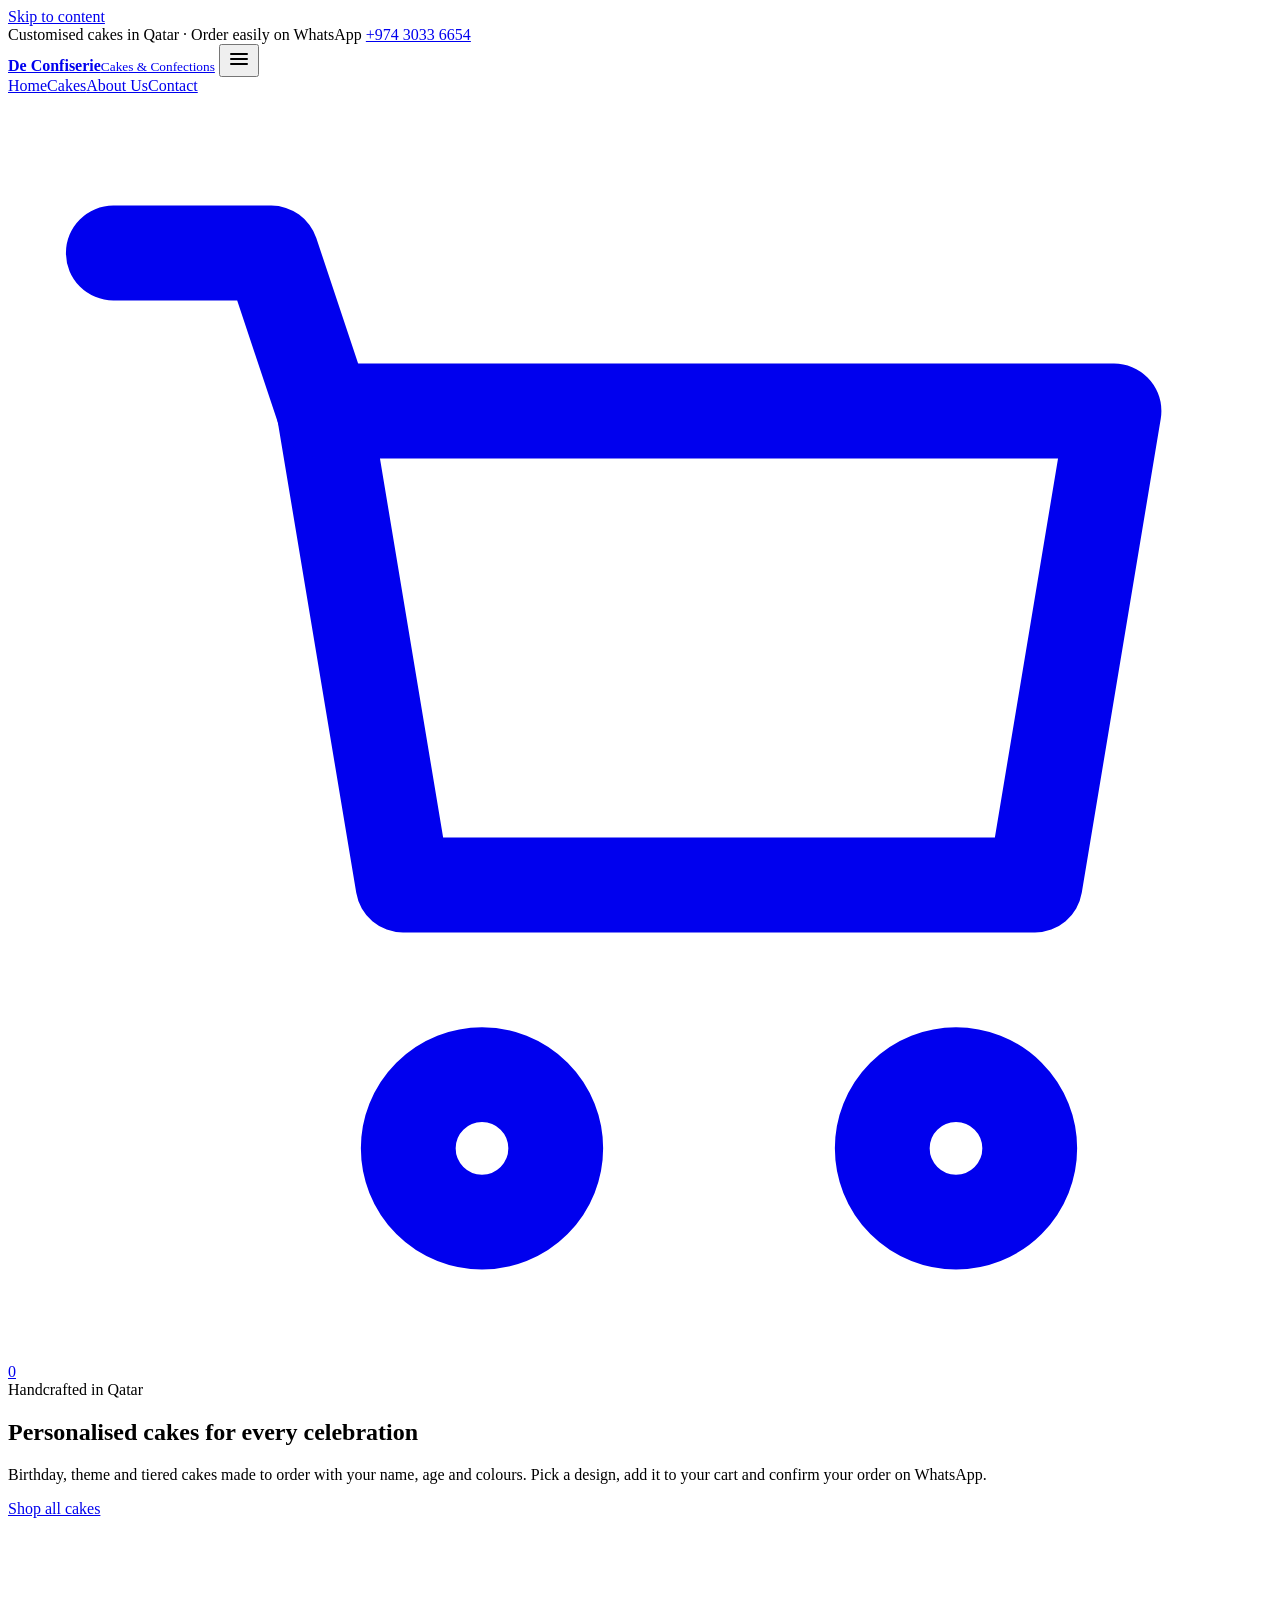
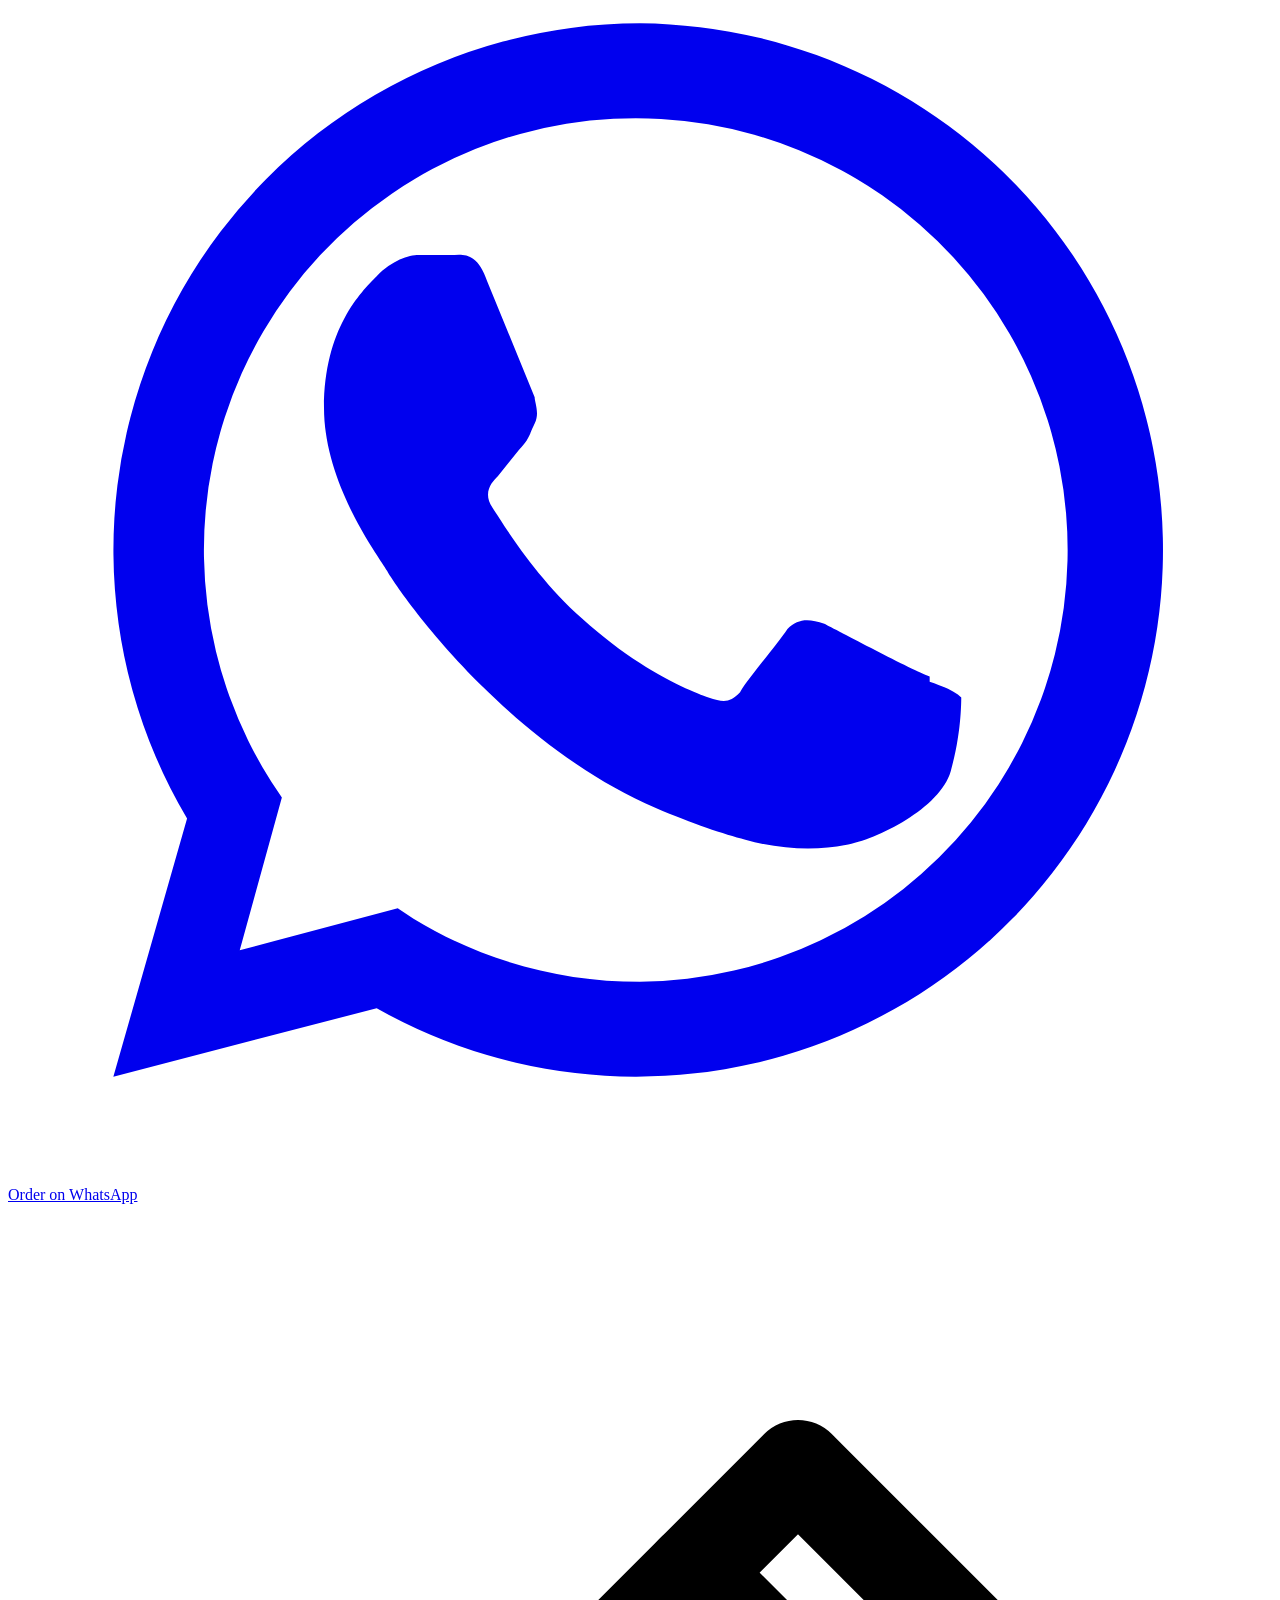
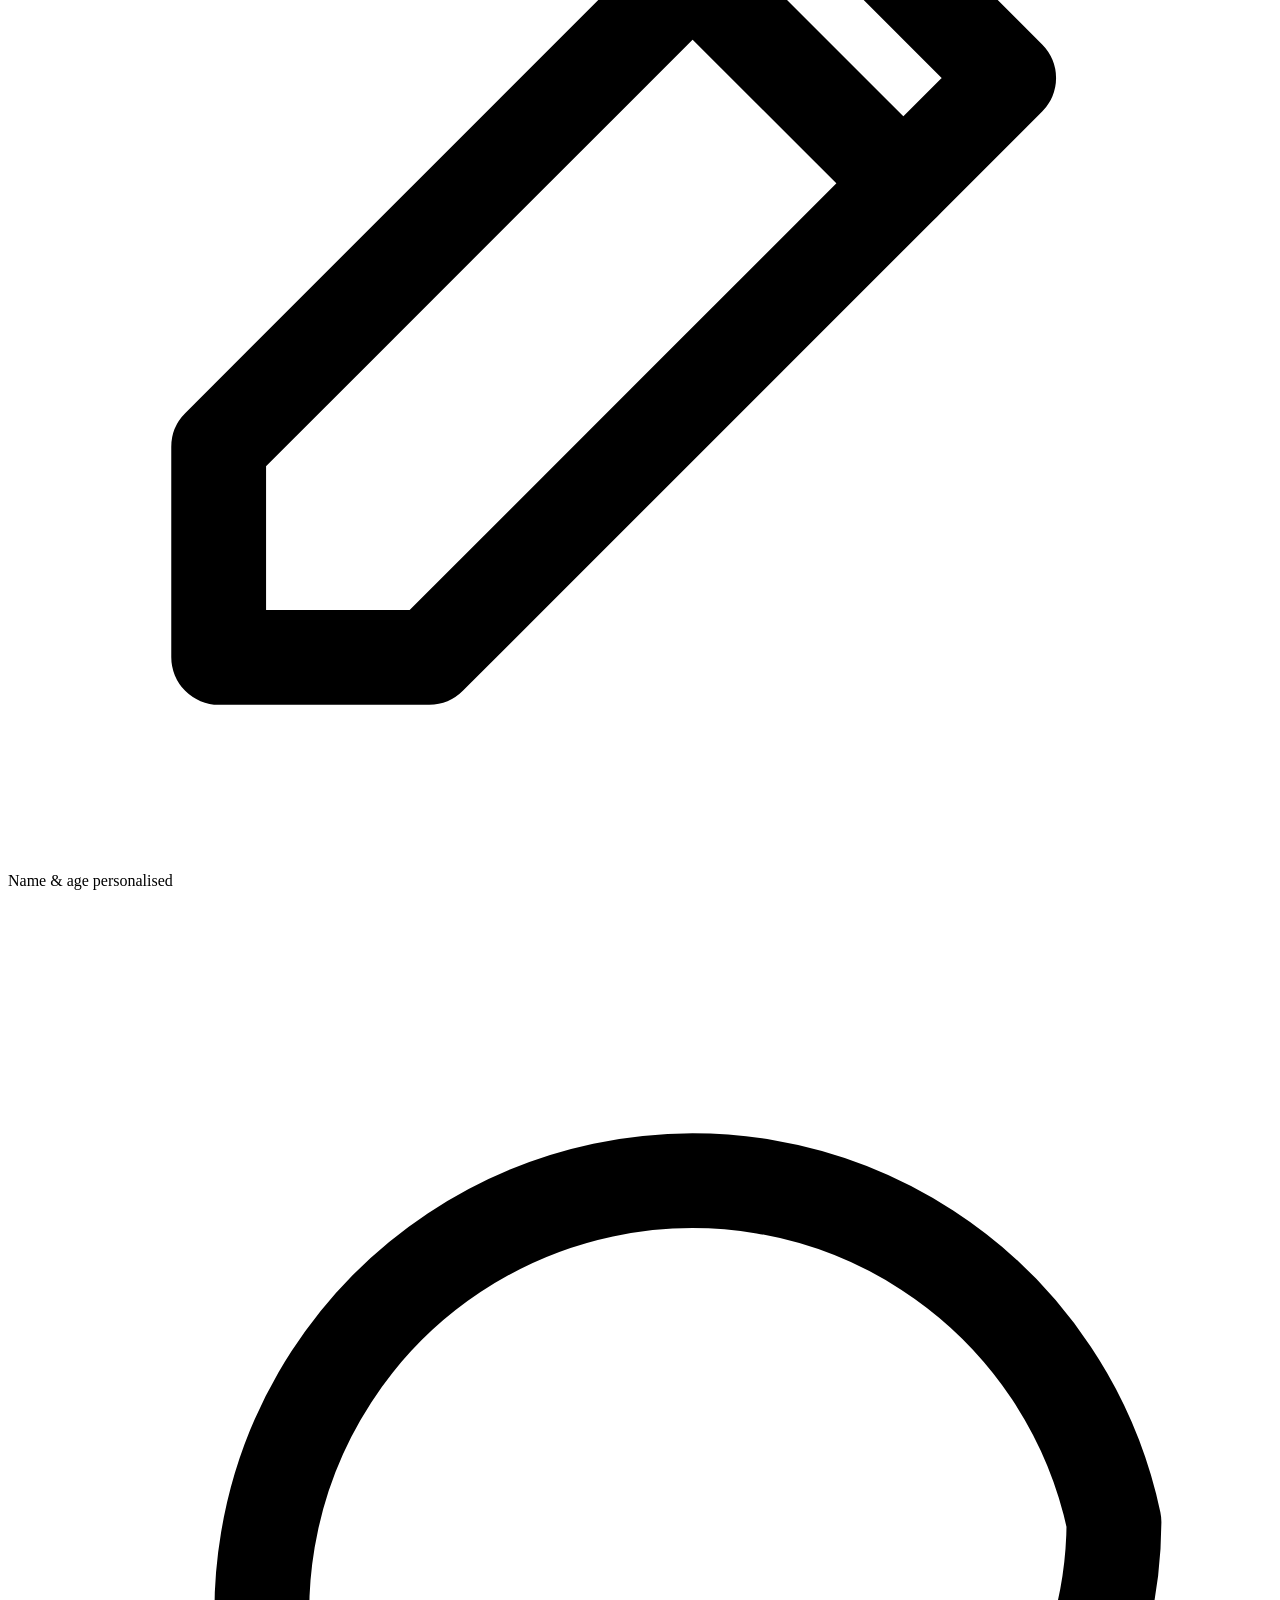
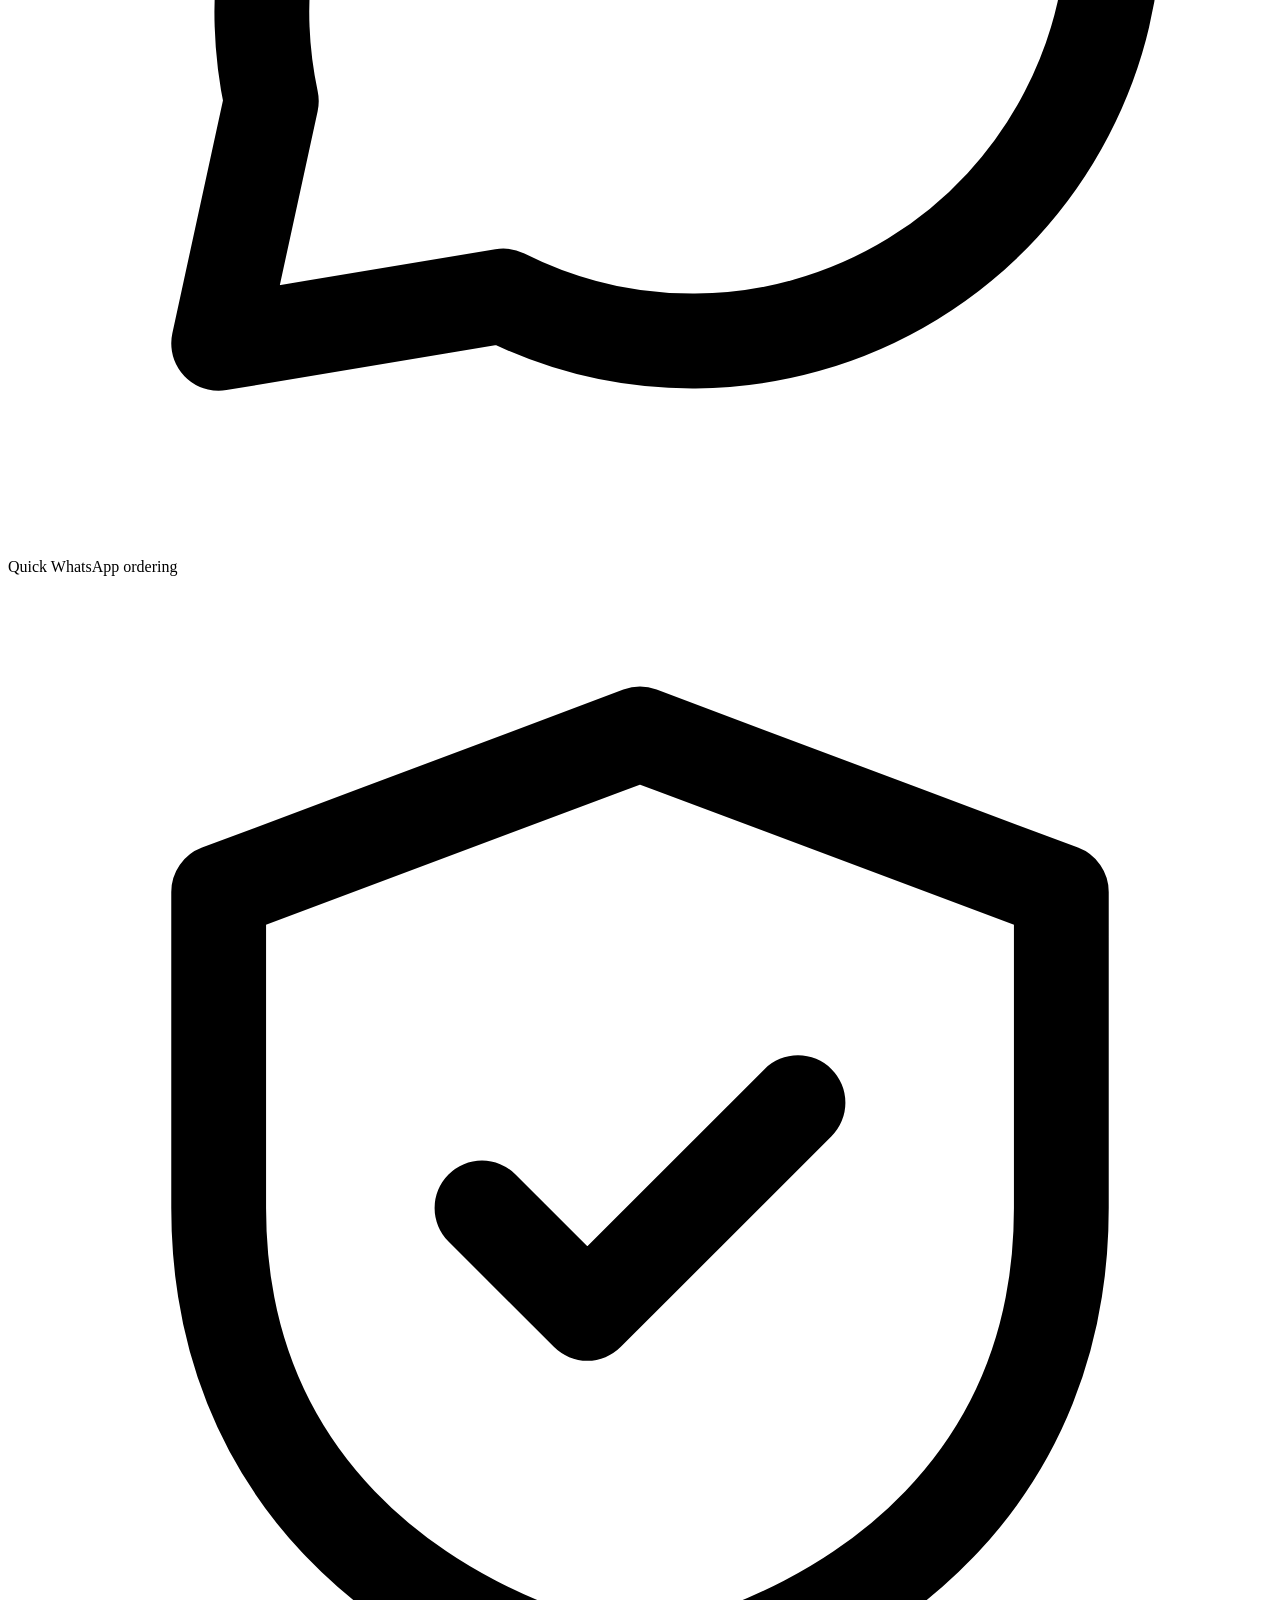
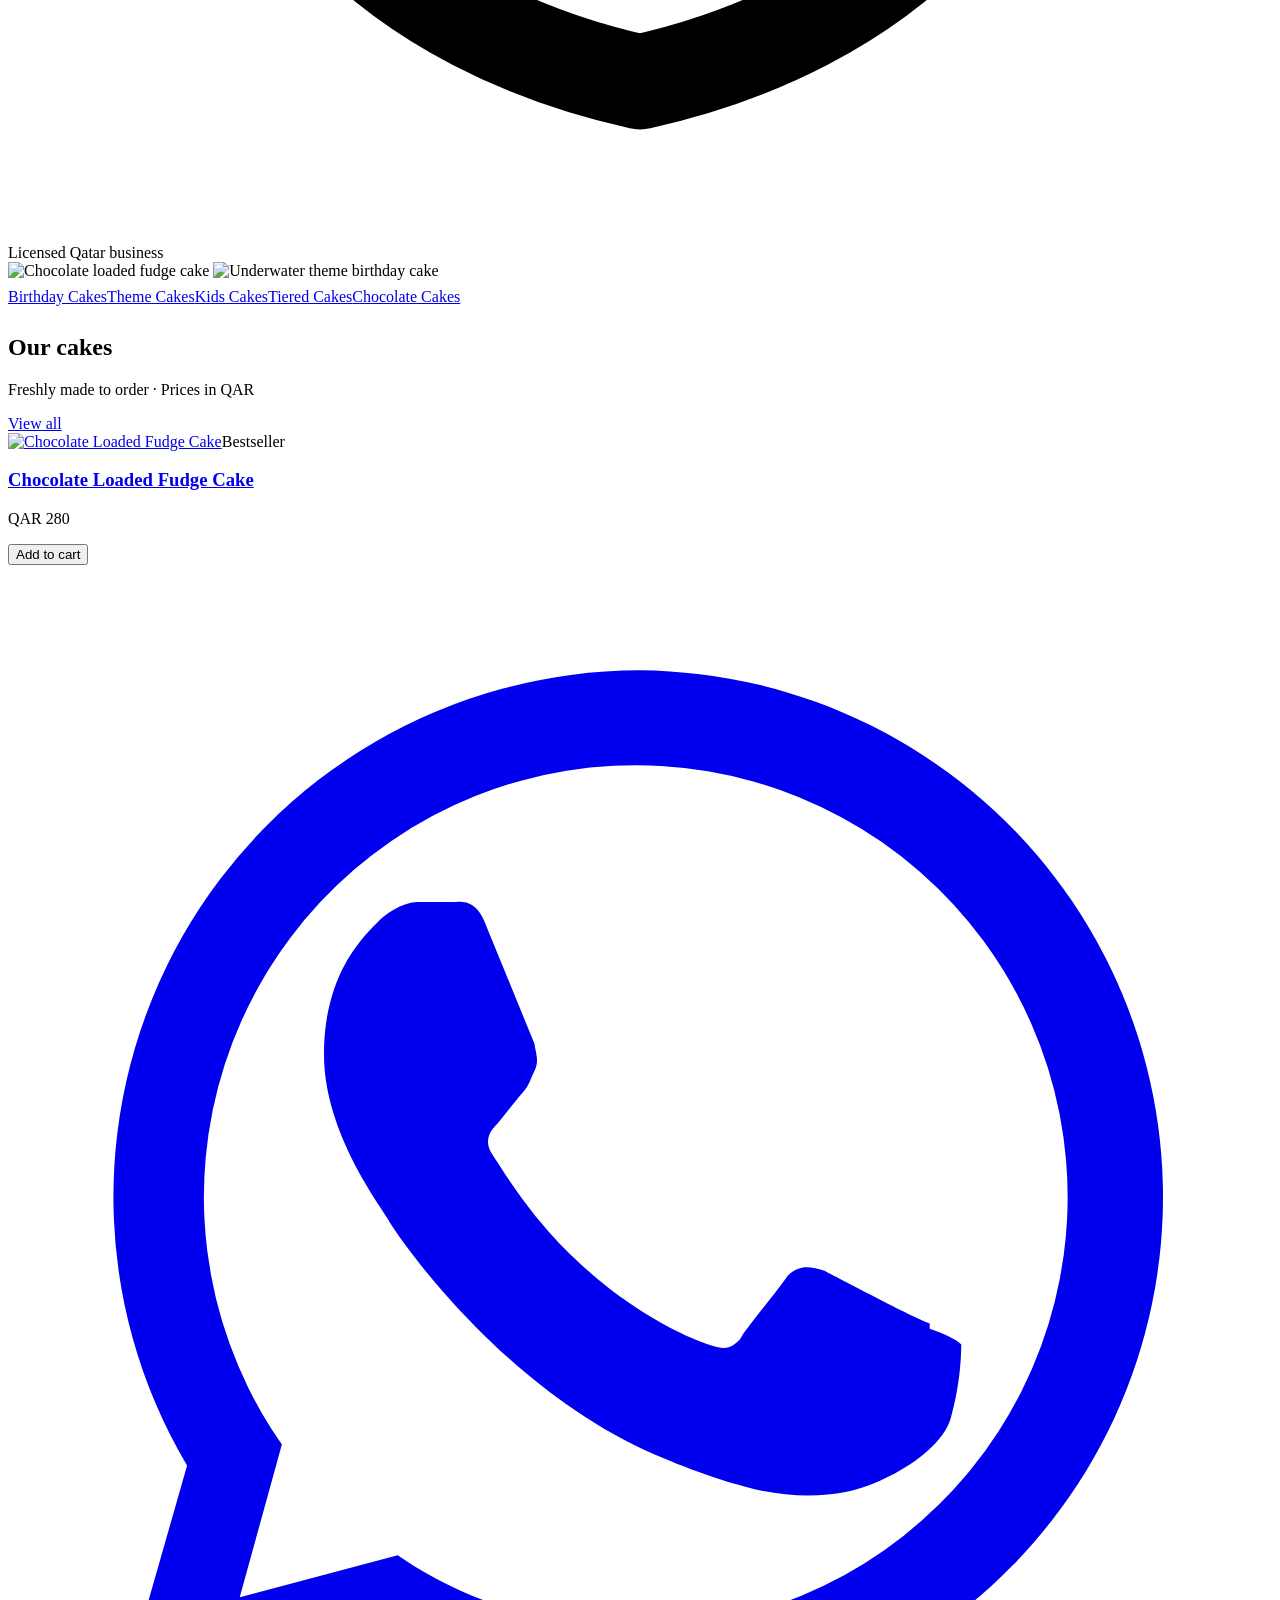
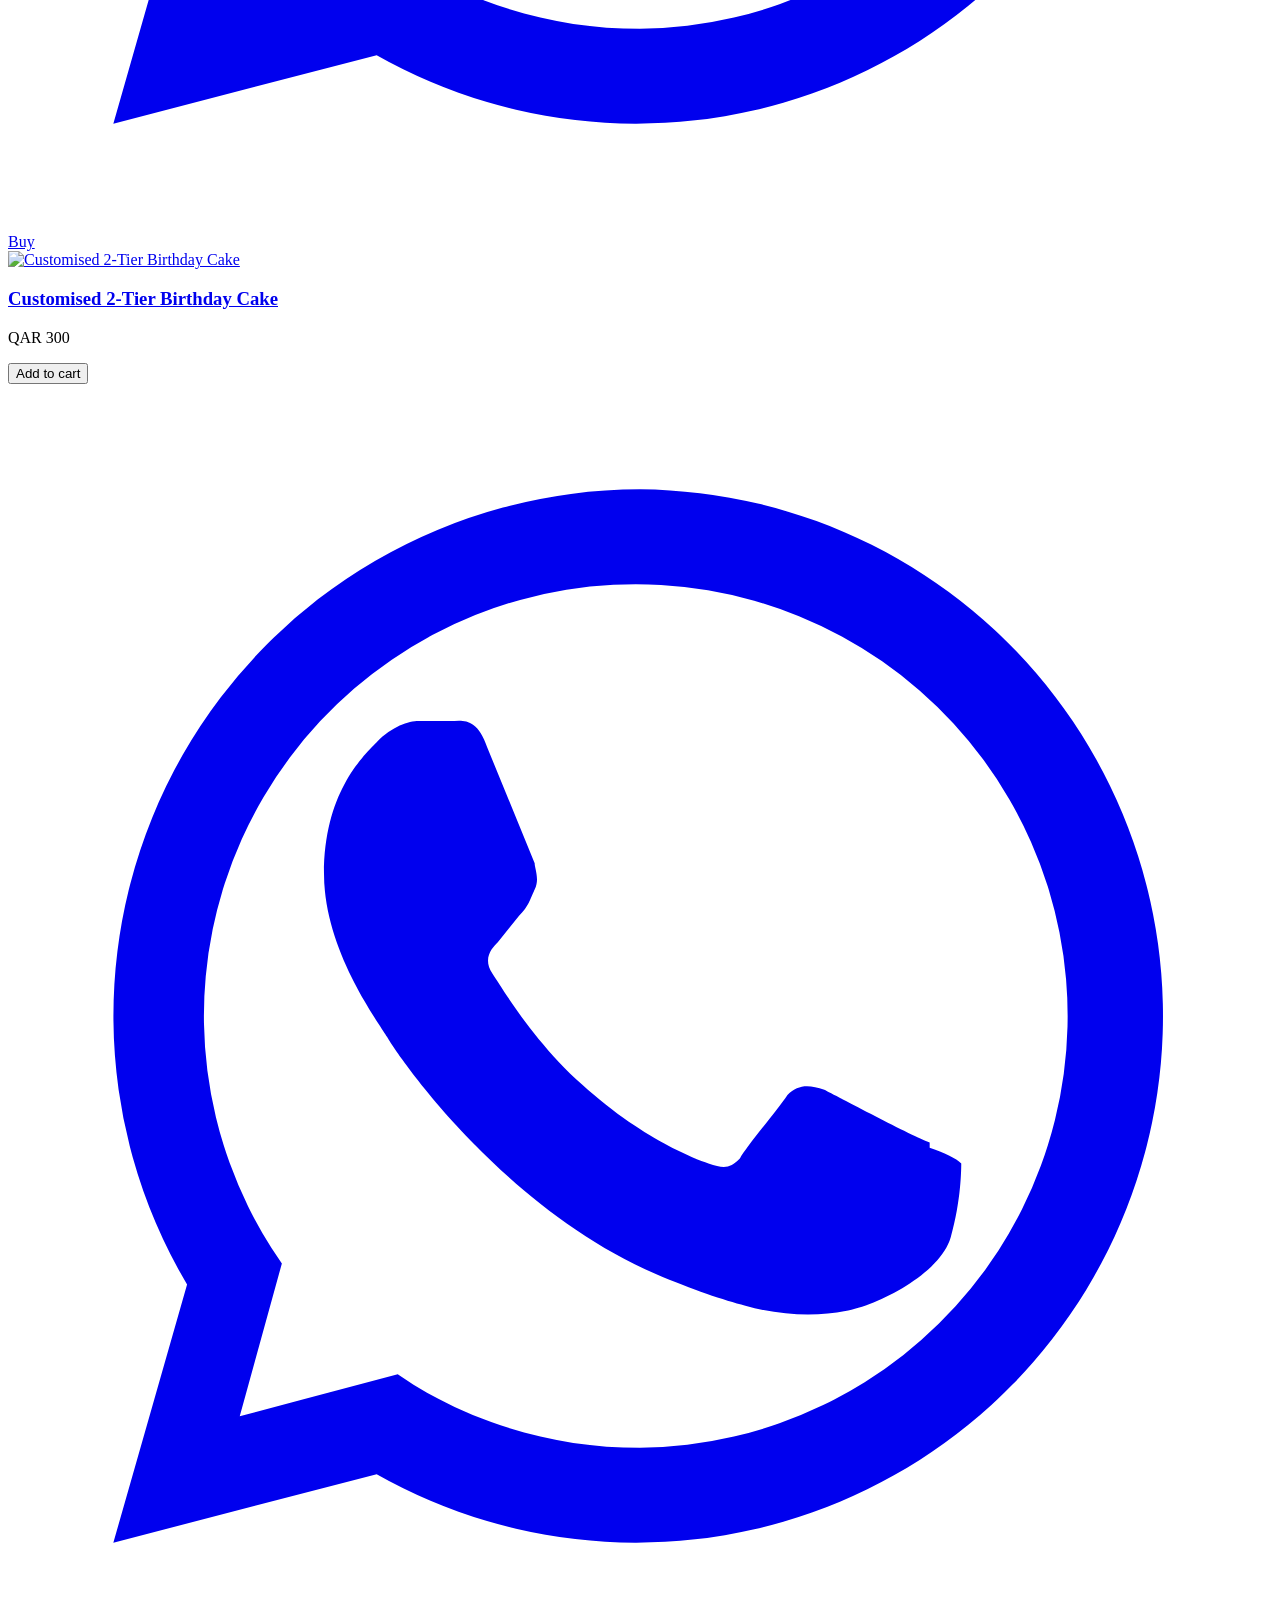
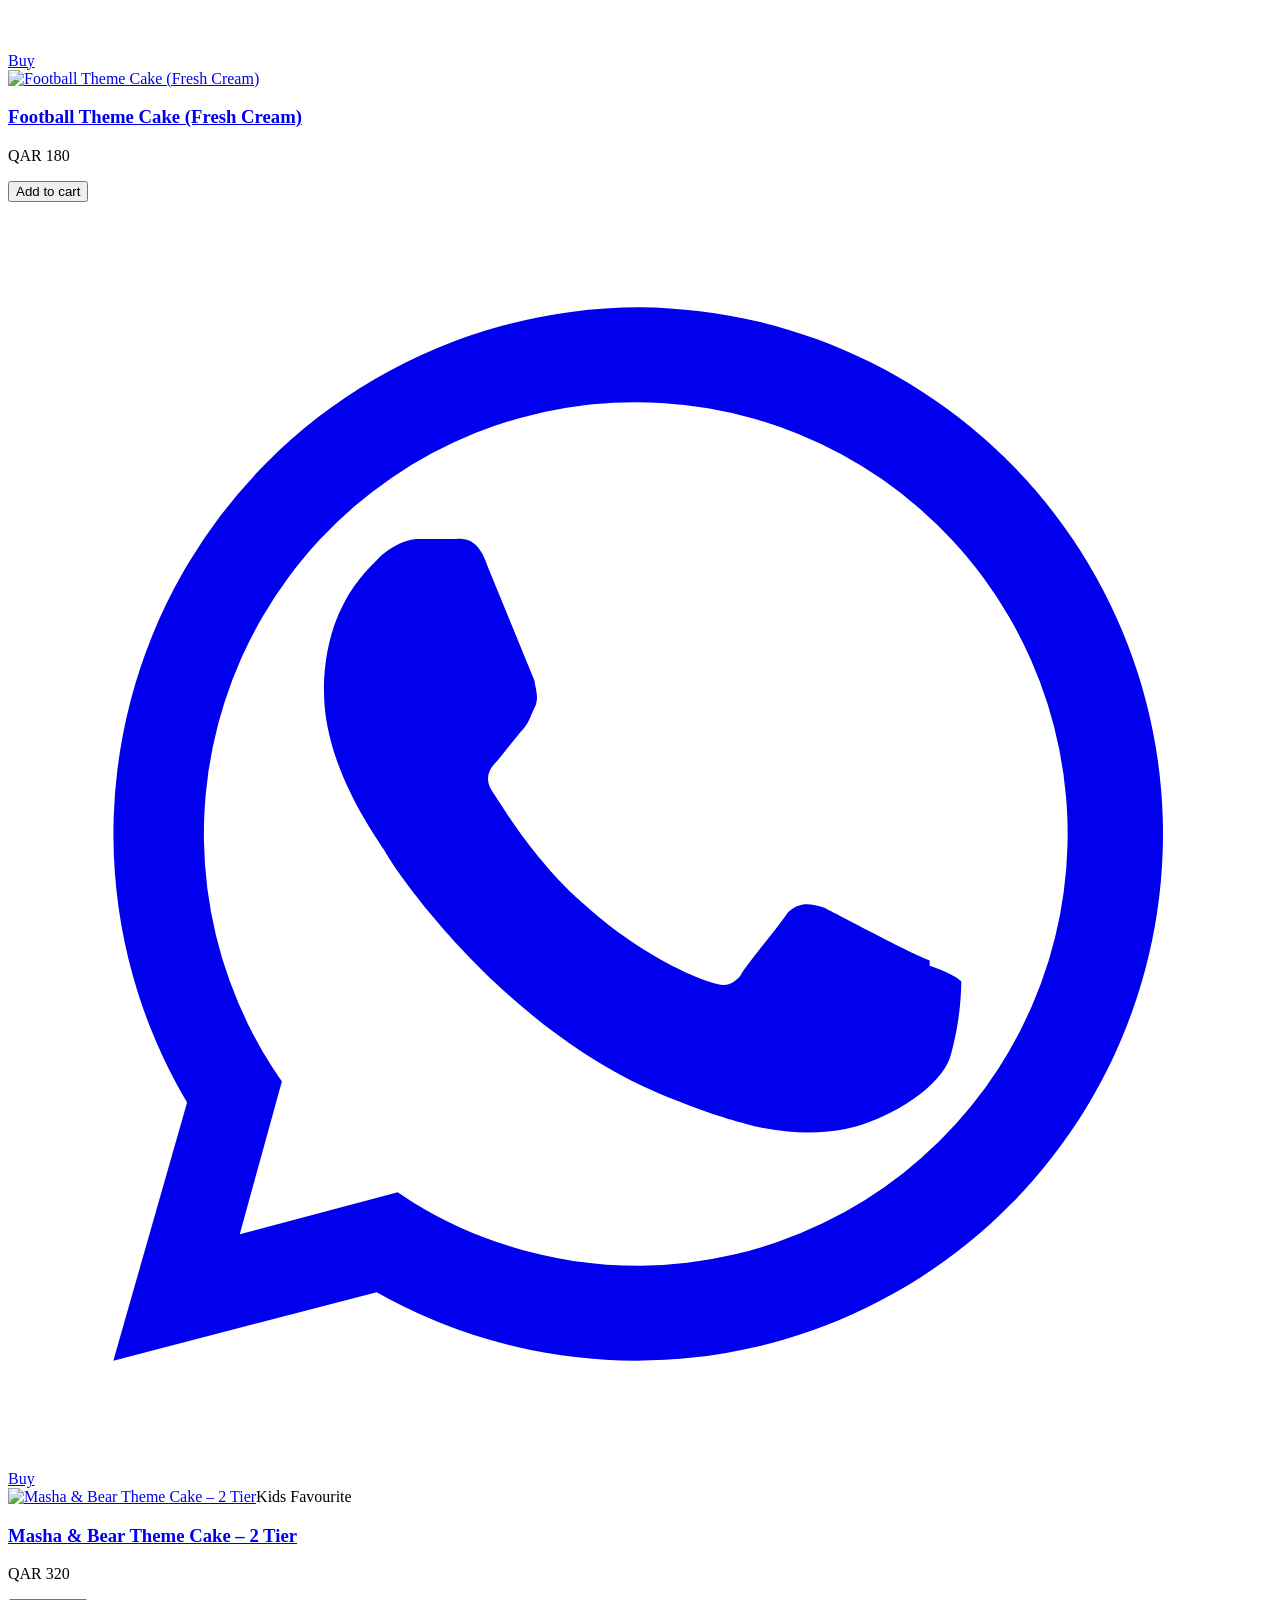
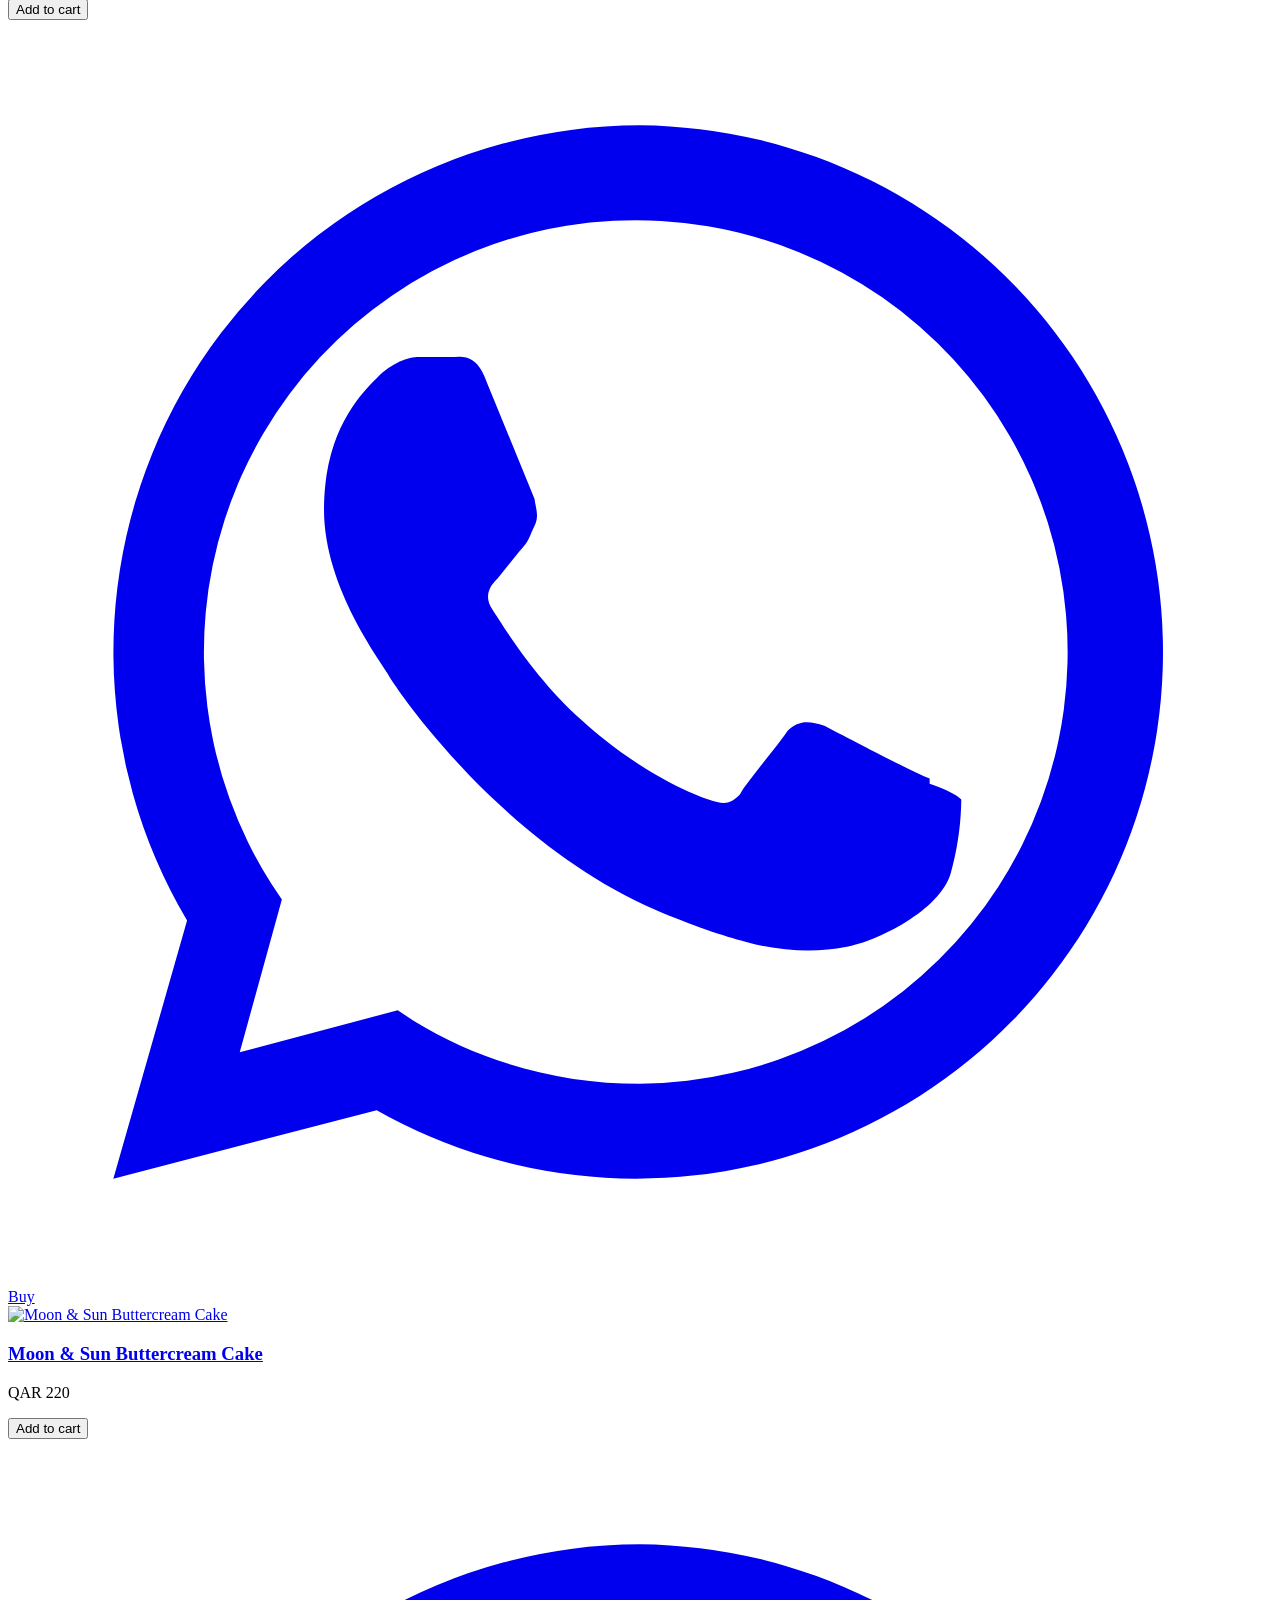
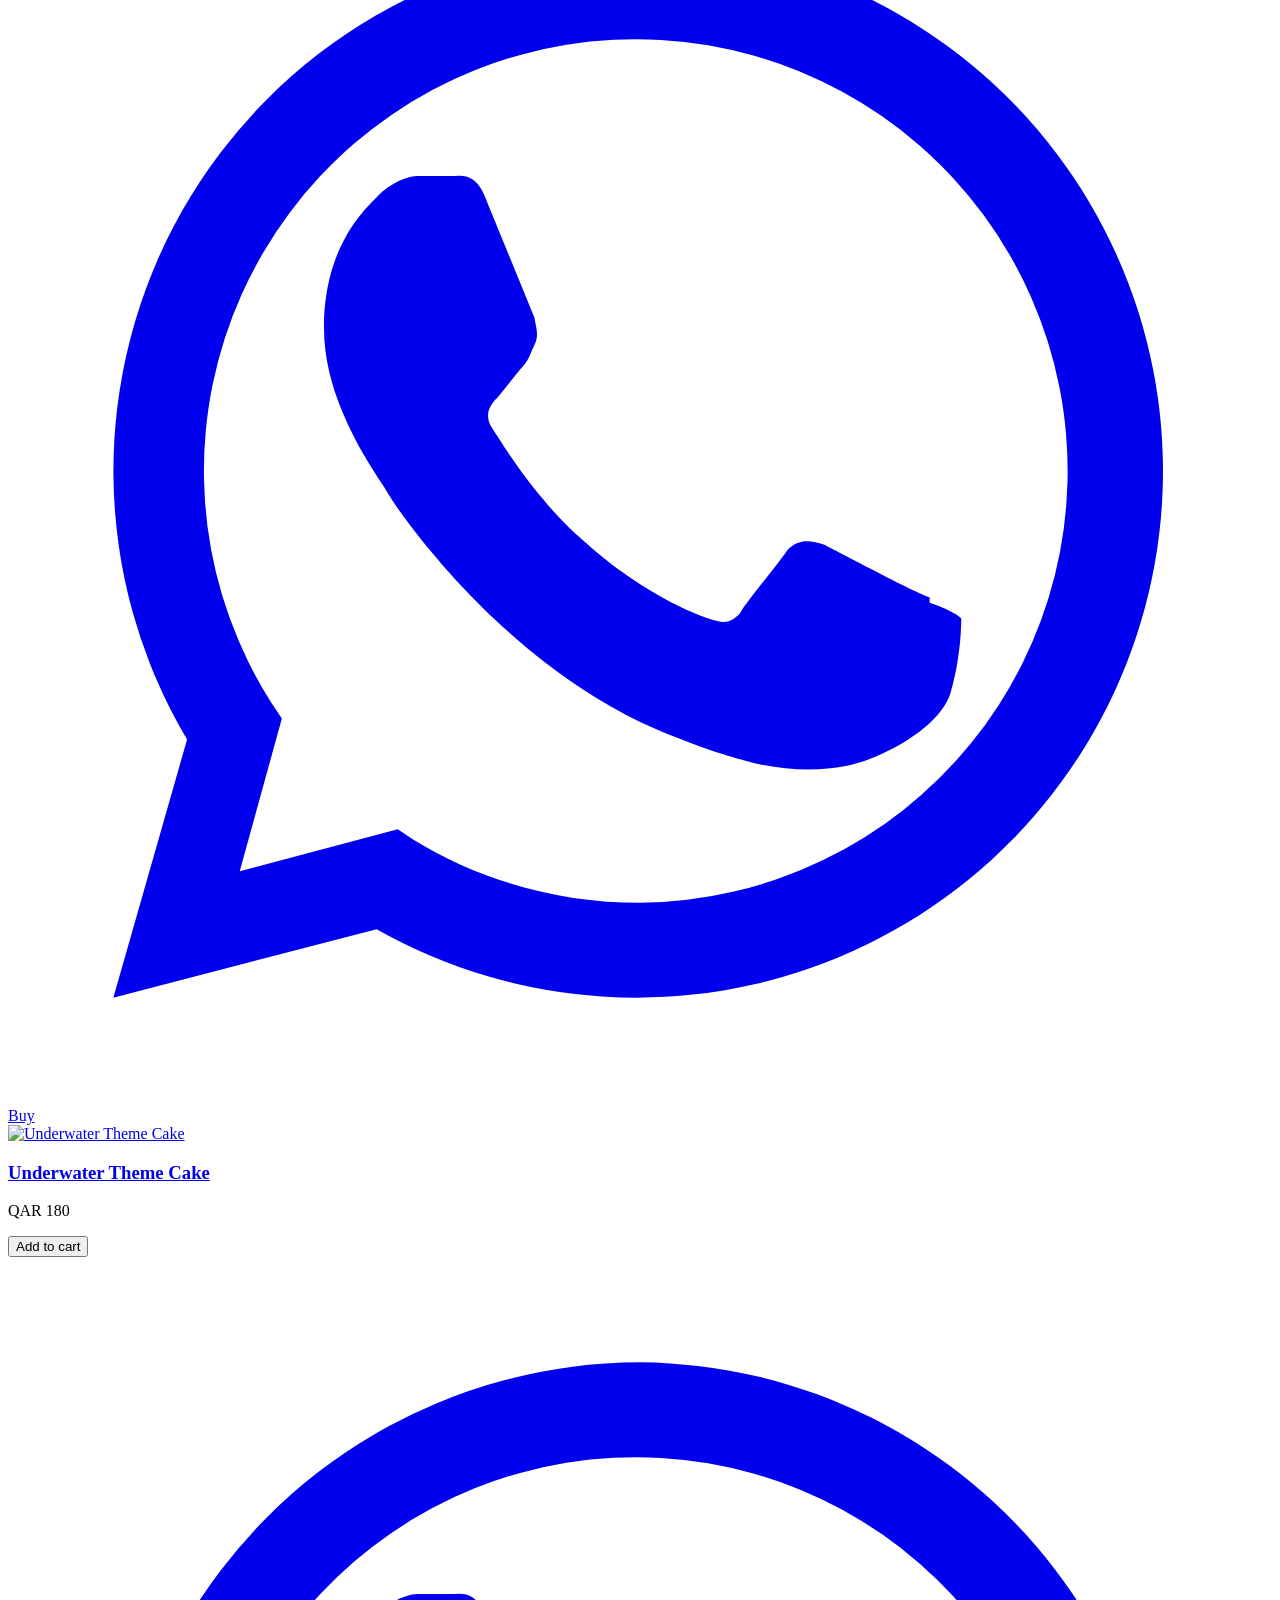
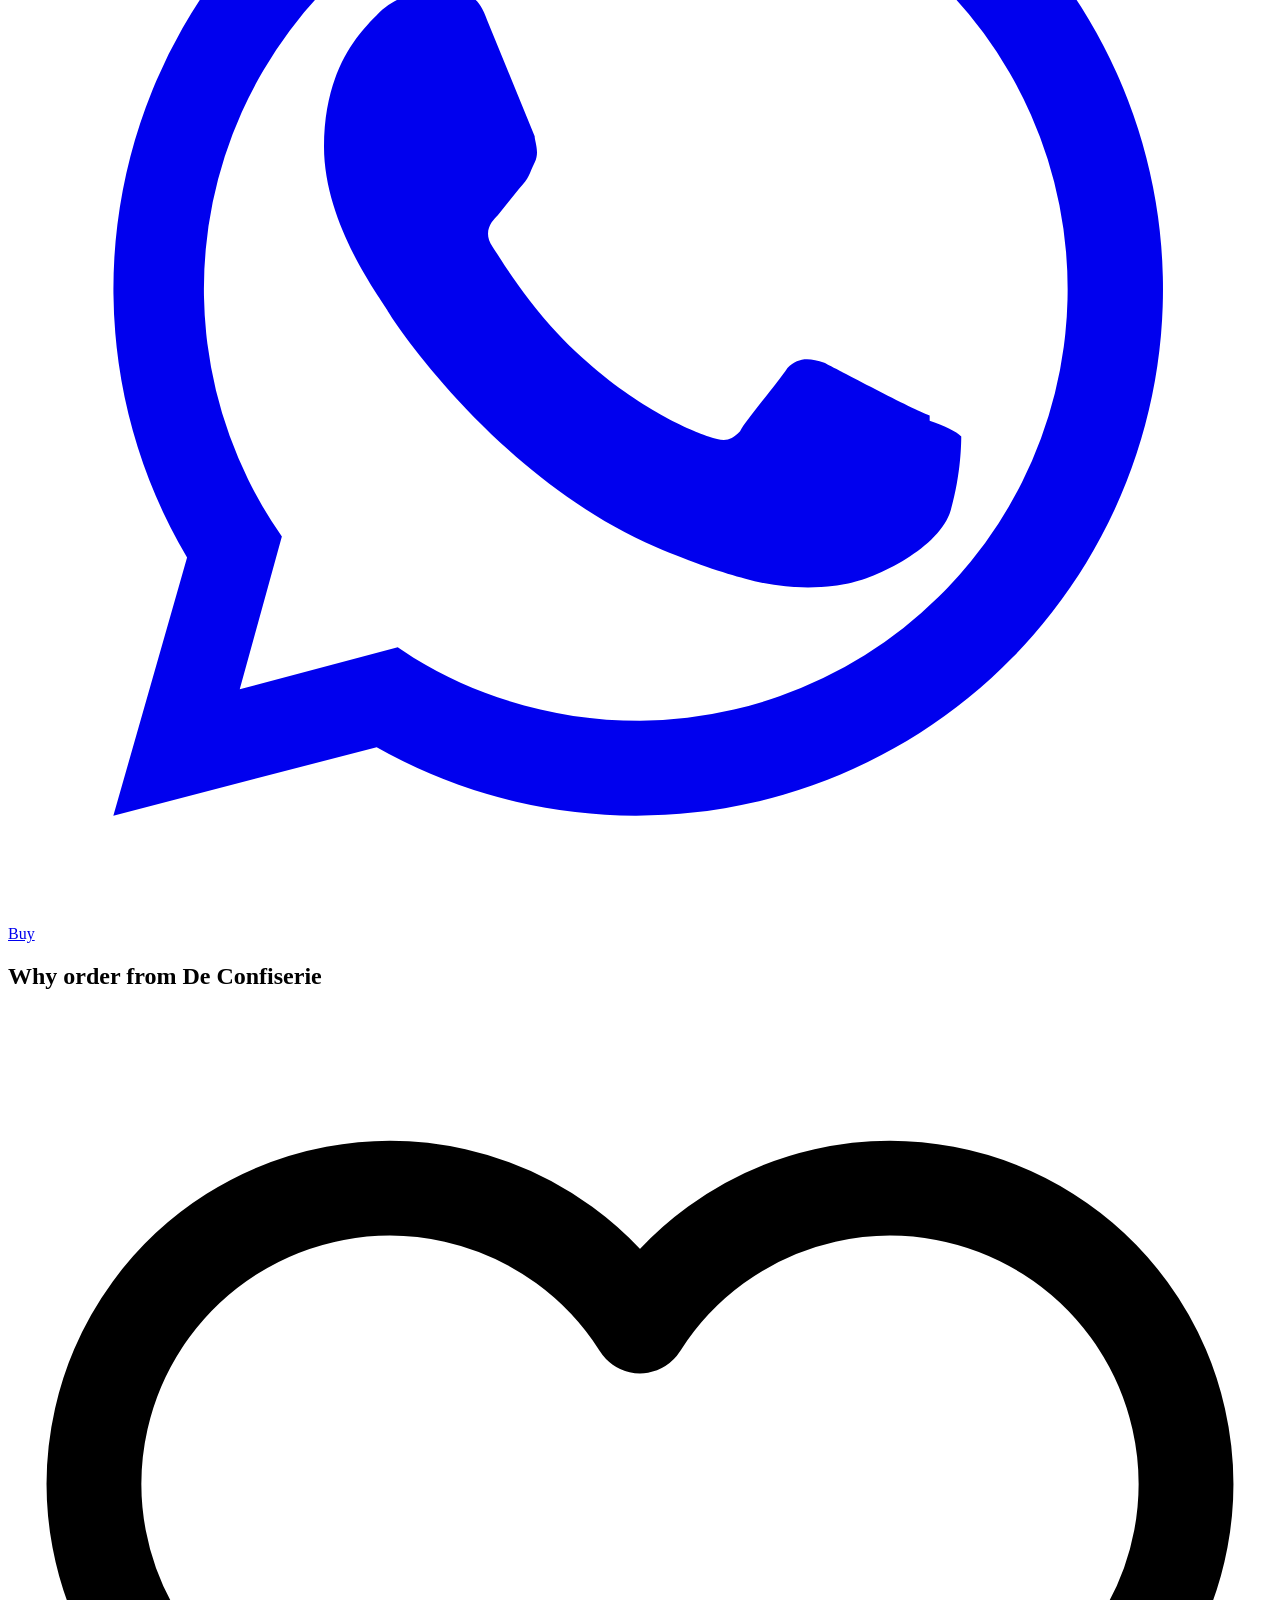
==== index.html @ ee750e94 "Add website pages" ====
<!doctype html>
<html lang="en">
<head>
<meta charset="utf-8">
<meta name="viewport" content="width=device-width,initial-scale=1">
<title>De Confiserie | Birthday &amp; Theme Cakes in Qatar – Order on WhatsApp</title>
<meta name="description" content="Order personalised birthday, kids theme and tiered cakes online in Qatar from De Confiserie. Prices from QAR 180. Quick ordering on WhatsApp +974 3033 6654.">
<meta name="robots" content="index,follow">
<link rel="canonical" href="https://deconfiserie.qa/">
<meta name="theme-color" content="#5A2E1F">
<meta property="og:type" content="website">
<meta property="og:site_name" content="De Confiserie">
<meta property="og:title" content="De Confiserie | Birthday &amp; Theme Cakes in Qatar – Order on WhatsApp">
<meta property="og:description" content="Order personalised birthday, kids theme and tiered cakes online in Qatar from De Confiserie. Prices from QAR 180. Quick ordering on WhatsApp +974 3033 6654.">
<meta property="og:url" content="https://deconfiserie.qa/">
<meta property="og:image" content="https://deconfiserie.qa/images/og-image.jpg">
<meta property="og:locale" content="en_QA">
<meta name="twitter:card" content="summary_large_image">
<link rel="icon" href="favicon.svg" type="image/svg+xml">
<link rel="manifest" href="site.webmanifest">
<link rel="preconnect" href="https://fonts.googleapis.com">
<link rel="preconnect" href="https://fonts.gstatic.com" crossorigin>
<link rel="stylesheet" href="https://fonts.googleapis.com/css2?family=Fraunces:opsz,wght@9..144,600&display=swap">
<link rel="stylesheet" href="assets/css/style.css?v=1">
<link rel="preload" as="image" href="images/thumb/chocolate-loaded-fudge-cake.webp" type="image/webp">
</head>
<body data-page="home">
<a class="sr-only" href="#main">Skip to content</a>
<div class="strip">Customised cakes in Qatar · Order easily on WhatsApp <a href="https://wa.me/97430336654" target="_blank" rel="noopener">+974 3033 6654</a></div>
<header class="header"><div class="container">
<a class="logo" href="index.html" aria-label="De Confiserie home"><b>De Confiserie</b><small>Cakes &amp; Confections</small></a>
<button class="menu-btn" aria-label="Menu" aria-expanded="false"><svg width="24" height="24" viewBox="0 0 24 24" fill="none" stroke="currentColor" stroke-width="2" stroke-linecap="round"><path d="M4 7h16M4 12h16M4 17h16"/></svg></button>
<nav class="nav" aria-label="Main"><a href="index.html" aria-current=page>Home</a><a href="cakes.html">Cakes</a><a href="about.html">About Us</a><a href="contact.html">Contact</a></nav>
<a class="cart-btn" href="cart.html" aria-label="Cart"><svg viewBox="0 0 24 24" fill="none" stroke="currentColor" stroke-width="1.8" stroke-linecap="round" stroke-linejoin="round" aria-hidden="true"><path d="M6 6h15l-1.5 9h-12z"/><path d="M6 6 5 3H2"/><circle cx="9" cy="20" r="1.4"/><circle cx="18" cy="20" r="1.4"/></svg><span class="cart-count" data-n="0">0</span></a>
</div></header>
<main id="main">

<section class="hero"><div class="container">
<div>
<span class="eyebrow">Handcrafted in Qatar</span>
<h1>Personalised cakes for every celebration</h1>
<p class="lead">Birthday, theme and tiered cakes made to order with your name, age and colours. Pick a design, add it to your cart and confirm your order on WhatsApp.</p>
<div class="hero-cta"><a class="btn btn-primary" href="cakes.html">Shop all cakes</a><a class="btn btn-wa" href="https://wa.me/97430336654?text=Hello%20De%20Confiserie%2C%20I%20would%20like%20to%20order%20a%20customised%20cake." target="_blank" rel="noopener"><svg viewBox="0 0 24 24" fill="currentColor" aria-hidden="true"><path d="M17.5 14.4c-.3-.1-1.8-.9-2-1-.3-.1-.5-.1-.7.1-.2.3-.8 1-.9 1.2-.2.2-.3.2-.6.1-.3-.1-1.3-.5-2.4-1.5-.9-.8-1.5-1.8-1.7-2.1-.2-.3 0-.5.1-.6l.4-.5c.2-.2.2-.3.3-.5.1-.2 0-.4 0-.5l-.9-2.2c-.2-.6-.5-.5-.7-.5h-.6c-.2 0-.5.1-.8.4-.3.3-1 1-1 2.5s1.1 2.9 1.2 3.1c.1.2 2.1 3.2 5.1 4.5.7.3 1.3.5 1.7.6.7.2 1.4.2 1.9.1.6-.1 1.8-.7 2-1.4.2-.7.2-1.3.2-1.4-.1-.1-.3-.2-.6-.3zM12 2a10 10 0 0 0-8.6 15.1L2 22l5-1.3A10 10 0 1 0 12 2zm0 18.2c-1.5 0-3-.4-4.3-1.2l-.3-.2-3 .8.8-2.9-.2-.3A8.2 8.2 0 1 1 12 20.2z"/></svg>Order on WhatsApp</a></div>
<div class="trust"><span><svg viewBox="0 0 24 24" fill="none" stroke="currentColor" stroke-width="1.8" stroke-linecap="round" stroke-linejoin="round" aria-hidden="true"><path d="M4 20h4L19 9l-4-4L4 16z"/><path d="m13 7 4 4"/></svg>Name &amp; age personalised</span><span><svg viewBox="0 0 24 24" fill="none" stroke="currentColor" stroke-width="1.8" stroke-linecap="round" stroke-linejoin="round" aria-hidden="true"><path d="M21 12a8 8 0 0 1-11.6 7.1L4 20l1-4.6A8 8 0 1 1 21 12z"/></svg>Quick WhatsApp ordering</span><span><svg viewBox="0 0 24 24" fill="none" stroke="currentColor" stroke-width="1.8" stroke-linecap="round" stroke-linejoin="round" aria-hidden="true"><path d="M12 3 4 6v6c0 5 3.5 8 8 9 4.5-1 8-4 8-9V6z"/><path d="m9 12 2 2 4-4"/></svg>Licensed Qatar business</span></div>
</div>
<div class="hero-art">
<img src="images/thumb/chocolate-loaded-fudge-cake.webp" alt="Chocolate loaded fudge cake" width="480" height="600" fetchpriority="high">
<img src="images/thumb/underwater-theme-cake.webp" alt="Underwater theme birthday cake" width="480" height="600">
</div>
</div></section>

<section class="section" style="padding-top:8px"><div class="container">
<div class="chips" aria-label="Shop by category">
<a class="chip" href="cakes.html?cat=Birthday%20Cakes">Birthday Cakes</a><a class="chip" href="cakes.html?cat=Theme%20Cakes">Theme Cakes</a><a class="chip" href="cakes.html?cat=Kids%20Cakes">Kids Cakes</a><a class="chip" href="cakes.html?cat=Tiered%20Cakes">Tiered Cakes</a><a class="chip" href="cakes.html?cat=Chocolate%20Cakes">Chocolate Cakes</a>
</div></div></section>

<section class="section" style="padding-top:8px"><div class="container">
<div class="section-head"><div><h2>Our cakes</h2><p>Freshly made to order · Prices in QAR</p></div><a class="btn btn-outline btn-sm" href="cakes.html">View all</a></div>
<div class="grid" id="featured"><article class="card"><a class="card-img" href="product.html?id=chocolate-loaded-fudge-cake"><img src="images/thumb/chocolate-loaded-fudge-cake.webp" alt="Chocolate Loaded Fudge Cake" width="480" height="600" loading="lazy" decoding="async"></a><span class="badge">Bestseller</span><div class="card-body"><h3 class="card-title"><a href="product.html?id=chocolate-loaded-fudge-cake">Chocolate Loaded Fudge Cake</a></h3><p class="price">QAR 280</p><div class="card-actions"><button type="button" class="btn btn-outline" data-add="chocolate-loaded-fudge-cake">Add to cart</button><a class="btn btn-wa" href="https://wa.me/97430336654?text=Hello%20De%20Confiserie%2C%20I%20would%20like%20to%20order%3A%0A%2AChocolate%20Loaded%20Fudge%20Cake%2A%20%E2%80%93%20QAR%20280%0Ahttps%3A//deconfiserie.qa/product.html%3Fid%3Dchocolate-loaded-fudge-cake%0A%0AName%20/%20message%20on%20cake%3A%20%0ADelivery%20date%3A%20%0ADelivery%20area%3A%20" target="_blank" rel="noopener" aria-label="Buy Chocolate Loaded Fudge Cake on WhatsApp"><svg viewBox="0 0 24 24" fill="currentColor" aria-hidden="true"><path d="M17.5 14.4c-.3-.1-1.8-.9-2-1-.3-.1-.5-.1-.7.1-.2.3-.8 1-.9 1.2-.2.2-.3.2-.6.1-.3-.1-1.3-.5-2.4-1.5-.9-.8-1.5-1.8-1.7-2.1-.2-.3 0-.5.1-.6l.4-.5c.2-.2.2-.3.3-.5.1-.2 0-.4 0-.5l-.9-2.2c-.2-.6-.5-.5-.7-.5h-.6c-.2 0-.5.1-.8.4-.3.3-1 1-1 2.5s1.1 2.9 1.2 3.1c.1.2 2.1 3.2 5.1 4.5.7.3 1.3.5 1.7.6.7.2 1.4.2 1.9.1.6-.1 1.8-.7 2-1.4.2-.7.2-1.3.2-1.4-.1-.1-.3-.2-.6-.3zM12 2a10 10 0 0 0-8.6 15.1L2 22l5-1.3A10 10 0 1 0 12 2zm0 18.2c-1.5 0-3-.4-4.3-1.2l-.3-.2-3 .8.8-2.9-.2-.3A8.2 8.2 0 1 1 12 20.2z"/></svg>Buy</a></div></div></article><article class="card"><a class="card-img" href="product.html?id=customised-2-tier-birthday-cake"><img src="images/thumb/customised-2-tier-birthday-cake.webp" alt="Customised 2-Tier Birthday Cake" width="480" height="600" loading="lazy" decoding="async"></a><div class="card-body"><h3 class="card-title"><a href="product.html?id=customised-2-tier-birthday-cake">Customised 2-Tier Birthday Cake</a></h3><p class="price">QAR 300</p><div class="card-actions"><button type="button" class="btn btn-outline" data-add="customised-2-tier-birthday-cake">Add to cart</button><a class="btn btn-wa" href="https://wa.me/97430336654?text=Hello%20De%20Confiserie%2C%20I%20would%20like%20to%20order%3A%0A%2ACustomised%202-Tier%20Birthday%20Cake%2A%20%E2%80%93%20QAR%20300%0Ahttps%3A//deconfiserie.qa/product.html%3Fid%3Dcustomised-2-tier-birthday-cake%0A%0AName%20/%20message%20on%20cake%3A%20%0ADelivery%20date%3A%20%0ADelivery%20area%3A%20" target="_blank" rel="noopener" aria-label="Buy Customised 2-Tier Birthday Cake on WhatsApp"><svg viewBox="0 0 24 24" fill="currentColor" aria-hidden="true"><path d="M17.5 14.4c-.3-.1-1.8-.9-2-1-.3-.1-.5-.1-.7.1-.2.3-.8 1-.9 1.2-.2.2-.3.2-.6.1-.3-.1-1.3-.5-2.4-1.5-.9-.8-1.5-1.8-1.7-2.1-.2-.3 0-.5.1-.6l.4-.5c.2-.2.2-.3.3-.5.1-.2 0-.4 0-.5l-.9-2.2c-.2-.6-.5-.5-.7-.5h-.6c-.2 0-.5.1-.8.4-.3.3-1 1-1 2.5s1.1 2.9 1.2 3.1c.1.2 2.1 3.2 5.1 4.5.7.3 1.3.5 1.7.6.7.2 1.4.2 1.9.1.6-.1 1.8-.7 2-1.4.2-.7.2-1.3.2-1.4-.1-.1-.3-.2-.6-.3zM12 2a10 10 0 0 0-8.6 15.1L2 22l5-1.3A10 10 0 1 0 12 2zm0 18.2c-1.5 0-3-.4-4.3-1.2l-.3-.2-3 .8.8-2.9-.2-.3A8.2 8.2 0 1 1 12 20.2z"/></svg>Buy</a></div></div></article><article class="card"><a class="card-img" href="product.html?id=football-theme-cake"><img src="images/thumb/football-theme-cake.webp" alt="Football Theme Cake (Fresh Cream)" width="480" height="600" loading="lazy" decoding="async"></a><div class="card-body"><h3 class="card-title"><a href="product.html?id=football-theme-cake">Football Theme Cake (Fresh Cream)</a></h3><p class="price">QAR 180</p><div class="card-actions"><button type="button" class="btn btn-outline" data-add="football-theme-cake">Add to cart</button><a class="btn btn-wa" href="https://wa.me/97430336654?text=Hello%20De%20Confiserie%2C%20I%20would%20like%20to%20order%3A%0A%2AFootball%20Theme%20Cake%20%28Fresh%20Cream%29%2A%20%E2%80%93%20QAR%20180%0Ahttps%3A//deconfiserie.qa/product.html%3Fid%3Dfootball-theme-cake%0A%0AName%20/%20message%20on%20cake%3A%20%0ADelivery%20date%3A%20%0ADelivery%20area%3A%20" target="_blank" rel="noopener" aria-label="Buy Football Theme Cake (Fresh Cream) on WhatsApp"><svg viewBox="0 0 24 24" fill="currentColor" aria-hidden="true"><path d="M17.5 14.4c-.3-.1-1.8-.9-2-1-.3-.1-.5-.1-.7.1-.2.3-.8 1-.9 1.2-.2.2-.3.2-.6.1-.3-.1-1.3-.5-2.4-1.5-.9-.8-1.5-1.8-1.7-2.1-.2-.3 0-.5.1-.6l.4-.5c.2-.2.2-.3.3-.5.1-.2 0-.4 0-.5l-.9-2.2c-.2-.6-.5-.5-.7-.5h-.6c-.2 0-.5.1-.8.4-.3.3-1 1-1 2.5s1.1 2.9 1.2 3.1c.1.2 2.1 3.2 5.1 4.5.7.3 1.3.5 1.7.6.7.2 1.4.2 1.9.1.6-.1 1.8-.7 2-1.4.2-.7.2-1.3.2-1.4-.1-.1-.3-.2-.6-.3zM12 2a10 10 0 0 0-8.6 15.1L2 22l5-1.3A10 10 0 1 0 12 2zm0 18.2c-1.5 0-3-.4-4.3-1.2l-.3-.2-3 .8.8-2.9-.2-.3A8.2 8.2 0 1 1 12 20.2z"/></svg>Buy</a></div></div></article><article class="card"><a class="card-img" href="product.html?id=masha-bear-theme-cake-2-tier"><img src="images/thumb/masha-bear-theme-cake-2-tier.webp" alt="Masha &amp; Bear Theme Cake – 2 Tier" width="480" height="600" loading="lazy" decoding="async"></a><span class="badge">Kids Favourite</span><div class="card-body"><h3 class="card-title"><a href="product.html?id=masha-bear-theme-cake-2-tier">Masha &amp; Bear Theme Cake – 2 Tier</a></h3><p class="price">QAR 320</p><div class="card-actions"><button type="button" class="btn btn-outline" data-add="masha-bear-theme-cake-2-tier">Add to cart</button><a class="btn btn-wa" href="https://wa.me/97430336654?text=Hello%20De%20Confiserie%2C%20I%20would%20like%20to%20order%3A%0A%2AMasha%20%26%20Bear%20Theme%20Cake%20%E2%80%93%202%20Tier%2A%20%E2%80%93%20QAR%20320%0Ahttps%3A//deconfiserie.qa/product.html%3Fid%3Dmasha-bear-theme-cake-2-tier%0A%0AName%20/%20message%20on%20cake%3A%20%0ADelivery%20date%3A%20%0ADelivery%20area%3A%20" target="_blank" rel="noopener" aria-label="Buy Masha &amp; Bear Theme Cake – 2 Tier on WhatsApp"><svg viewBox="0 0 24 24" fill="currentColor" aria-hidden="true"><path d="M17.5 14.4c-.3-.1-1.8-.9-2-1-.3-.1-.5-.1-.7.1-.2.3-.8 1-.9 1.2-.2.2-.3.2-.6.1-.3-.1-1.3-.5-2.4-1.5-.9-.8-1.5-1.8-1.7-2.1-.2-.3 0-.5.1-.6l.4-.5c.2-.2.2-.3.3-.5.1-.2 0-.4 0-.5l-.9-2.2c-.2-.6-.5-.5-.7-.5h-.6c-.2 0-.5.1-.8.4-.3.3-1 1-1 2.5s1.1 2.9 1.2 3.1c.1.2 2.1 3.2 5.1 4.5.7.3 1.3.5 1.7.6.7.2 1.4.2 1.9.1.6-.1 1.8-.7 2-1.4.2-.7.2-1.3.2-1.4-.1-.1-.3-.2-.6-.3zM12 2a10 10 0 0 0-8.6 15.1L2 22l5-1.3A10 10 0 1 0 12 2zm0 18.2c-1.5 0-3-.4-4.3-1.2l-.3-.2-3 .8.8-2.9-.2-.3A8.2 8.2 0 1 1 12 20.2z"/></svg>Buy</a></div></div></article><article class="card"><a class="card-img" href="product.html?id=moon-sun-buttercream-cake"><img src="images/thumb/moon-sun-buttercream-cake.webp" alt="Moon &amp; Sun Buttercream Cake" width="480" height="600" loading="lazy" decoding="async"></a><div class="card-body"><h3 class="card-title"><a href="product.html?id=moon-sun-buttercream-cake">Moon &amp; Sun Buttercream Cake</a></h3><p class="price">QAR 220</p><div class="card-actions"><button type="button" class="btn btn-outline" data-add="moon-sun-buttercream-cake">Add to cart</button><a class="btn btn-wa" href="https://wa.me/97430336654?text=Hello%20De%20Confiserie%2C%20I%20would%20like%20to%20order%3A%0A%2AMoon%20%26%20Sun%20Buttercream%20Cake%2A%20%E2%80%93%20QAR%20220%0Ahttps%3A//deconfiserie.qa/product.html%3Fid%3Dmoon-sun-buttercream-cake%0A%0AName%20/%20message%20on%20cake%3A%20%0ADelivery%20date%3A%20%0ADelivery%20area%3A%20" target="_blank" rel="noopener" aria-label="Buy Moon &amp; Sun Buttercream Cake on WhatsApp"><svg viewBox="0 0 24 24" fill="currentColor" aria-hidden="true"><path d="M17.5 14.4c-.3-.1-1.8-.9-2-1-.3-.1-.5-.1-.7.1-.2.3-.8 1-.9 1.2-.2.2-.3.2-.6.1-.3-.1-1.3-.5-2.4-1.5-.9-.8-1.5-1.8-1.7-2.1-.2-.3 0-.5.1-.6l.4-.5c.2-.2.2-.3.3-.5.1-.2 0-.4 0-.5l-.9-2.2c-.2-.6-.5-.5-.7-.5h-.6c-.2 0-.5.1-.8.4-.3.3-1 1-1 2.5s1.1 2.9 1.2 3.1c.1.2 2.1 3.2 5.1 4.5.7.3 1.3.5 1.7.6.7.2 1.4.2 1.9.1.6-.1 1.8-.7 2-1.4.2-.7.2-1.3.2-1.4-.1-.1-.3-.2-.6-.3zM12 2a10 10 0 0 0-8.6 15.1L2 22l5-1.3A10 10 0 1 0 12 2zm0 18.2c-1.5 0-3-.4-4.3-1.2l-.3-.2-3 .8.8-2.9-.2-.3A8.2 8.2 0 1 1 12 20.2z"/></svg>Buy</a></div></div></article><article class="card"><a class="card-img" href="product.html?id=underwater-theme-cake"><img src="images/thumb/underwater-theme-cake.webp" alt="Underwater Theme Cake" width="480" height="600" loading="lazy" decoding="async"></a><div class="card-body"><h3 class="card-title"><a href="product.html?id=underwater-theme-cake">Underwater Theme Cake</a></h3><p class="price">QAR 180</p><div class="card-actions"><button type="button" class="btn btn-outline" data-add="underwater-theme-cake">Add to cart</button><a class="btn btn-wa" href="https://wa.me/97430336654?text=Hello%20De%20Confiserie%2C%20I%20would%20like%20to%20order%3A%0A%2AUnderwater%20Theme%20Cake%2A%20%E2%80%93%20QAR%20180%0Ahttps%3A//deconfiserie.qa/product.html%3Fid%3Dunderwater-theme-cake%0A%0AName%20/%20message%20on%20cake%3A%20%0ADelivery%20date%3A%20%0ADelivery%20area%3A%20" target="_blank" rel="noopener" aria-label="Buy Underwater Theme Cake on WhatsApp"><svg viewBox="0 0 24 24" fill="currentColor" aria-hidden="true"><path d="M17.5 14.4c-.3-.1-1.8-.9-2-1-.3-.1-.5-.1-.7.1-.2.3-.8 1-.9 1.2-.2.2-.3.2-.6.1-.3-.1-1.3-.5-2.4-1.5-.9-.8-1.5-1.8-1.7-2.1-.2-.3 0-.5.1-.6l.4-.5c.2-.2.2-.3.3-.5.1-.2 0-.4 0-.5l-.9-2.2c-.2-.6-.5-.5-.7-.5h-.6c-.2 0-.5.1-.8.4-.3.3-1 1-1 2.5s1.1 2.9 1.2 3.1c.1.2 2.1 3.2 5.1 4.5.7.3 1.3.5 1.7.6.7.2 1.4.2 1.9.1.6-.1 1.8-.7 2-1.4.2-.7.2-1.3.2-1.4-.1-.1-.3-.2-.6-.3zM12 2a10 10 0 0 0-8.6 15.1L2 22l5-1.3A10 10 0 1 0 12 2zm0 18.2c-1.5 0-3-.4-4.3-1.2l-.3-.2-3 .8.8-2.9-.2-.3A8.2 8.2 0 1 1 12 20.2z"/></svg>Buy</a></div></div></article></div>
</div></section>

<section class="section"><div class="container">
<div class="section-head"><h2>Why order from De Confiserie</h2></div>
<div class="features">
<div class="feature"><svg viewBox="0 0 24 24" fill="none" stroke="currentColor" stroke-width="1.8" stroke-linecap="round" stroke-linejoin="round" aria-hidden="true"><path d="M12 21s-7-4.4-9.5-9A5.5 5.5 0 0 1 12 6a5.5 5.5 0 0 1 9.5 6c-2.5 4.6-9.5 9-9.5 9z"/></svg><h3>Made to order</h3><p>Every cake is baked and decorated fresh for your date.</p></div>
<div class="feature"><svg viewBox="0 0 24 24" fill="none" stroke="currentColor" stroke-width="1.8" stroke-linecap="round" stroke-linejoin="round" aria-hidden="true"><path d="M4 20h4L19 9l-4-4L4 16z"/><path d="m13 7 4 4"/></svg><h3>Fully personalised</h3><p>Names, ages, colours and themes to match your party.</p></div>
<div class="feature"><svg viewBox="0 0 24 24" fill="none" stroke="currentColor" stroke-width="1.8" stroke-linecap="round" stroke-linejoin="round" aria-hidden="true"><path d="M21 12a8 8 0 0 1-11.6 7.1L4 20l1-4.6A8 8 0 1 1 21 12z"/></svg><h3>Easy WhatsApp ordering</h3><p>No account needed – confirm details directly with our team.</p></div>
<div class="feature"><svg viewBox="0 0 24 24" fill="none" stroke="currentColor" stroke-width="1.8" stroke-linecap="round" stroke-linejoin="round" aria-hidden="true"><path d="M3 6h11v9H3z"/><path d="M14 9h4l3 3v3h-7"/><circle cx="7" cy="17.5" r="1.6"/><circle cx="17" cy="17.5" r="1.6"/></svg><h3>Delivery in Qatar</h3><p>Delivery date, area and charges confirmed with your order.</p></div>
</div></div></section>

<section class="section"><div class="container">
<div class="section-head"><h2>How to order</h2></div>
<div class="steps">
<div class="step"><h3>Choose your cake</h3><p>Browse our designs and add the name or message you want on the cake.</p></div>
<div class="step"><h3>Send on WhatsApp</h3><p>Tap “Buy” or check out from the cart – your order details are sent to us automatically.</p></div>
<div class="step"><h3>Confirm &amp; enjoy</h3><p>We confirm the design, delivery slot and payment, then deliver on your chosen date.</p></div>
</div></div></section>

<section class="section"><div class="container">
<div class="cta-band"><div><h2>Have a design in mind?</h2><p style="margin:6px 0 0">Send us a photo or idea – we create custom cakes for any theme.</p></div>
<a class="btn btn-wa" href="https://wa.me/97430336654?text=Hello%20De%20Confiserie%2C%20I%20would%20like%20a%20custom%20cake.%20Here%20is%20my%20idea%3A%20" target="_blank" rel="noopener"><svg viewBox="0 0 24 24" fill="currentColor" aria-hidden="true"><path d="M17.5 14.4c-.3-.1-1.8-.9-2-1-.3-.1-.5-.1-.7.1-.2.3-.8 1-.9 1.2-.2.2-.3.2-.6.1-.3-.1-1.3-.5-2.4-1.5-.9-.8-1.5-1.8-1.7-2.1-.2-.3 0-.5.1-.6l.4-.5c.2-.2.2-.3.3-.5.1-.2 0-.4 0-.5l-.9-2.2c-.2-.6-.5-.5-.7-.5h-.6c-.2 0-.5.1-.8.4-.3.3-1 1-1 2.5s1.1 2.9 1.2 3.1c.1.2 2.1 3.2 5.1 4.5.7.3 1.3.5 1.7.6.7.2 1.4.2 1.9.1.6-.1 1.8-.7 2-1.4.2-.7.2-1.3.2-1.4-.1-.1-.3-.2-.6-.3zM12 2a10 10 0 0 0-8.6 15.1L2 22l5-1.3A10 10 0 1 0 12 2zm0 18.2c-1.5 0-3-.4-4.3-1.2l-.3-.2-3 .8.8-2.9-.2-.3A8.2 8.2 0 1 1 12 20.2z"/></svg>Send your idea</a></div>
</div></section>
<script type="application/ld+json">{"@context": "https://schema.org", "@type": "Bakery", "name": "De Confiserie", "legalName": "DE CONFISERIE TRADING W.L.L.", "url": "https://deconfiserie.qa", "logo": "https://deconfiserie.qa/favicon.svg", "image": "https://deconfiserie.qa/images/og-image.jpg", "telephone": "+974 3033 6654", "email": "deconfiserie@gmail.com", "priceRange": "QAR 180 \u2013 QAR 320", "currenciesAccepted": "QAR", "areaServed": {"@type": "Country", "name": "Qatar"}, "address": {"@type": "PostalAddress", "addressCountry": "QA"}, "identifier": {"@type": "PropertyValue", "propertyID": "Commercial Registration No.", "value": "254324"}}</script>
<script type="application/ld+json">{"@context": "https://schema.org", "@type": "WebSite", "name": "De Confiserie", "url": "https://deconfiserie.qa", "potentialAction": {"@type": "SearchAction", "target": "https://deconfiserie.qa/cakes.html?q={search_term_string}", "query-input": "required name=search_term_string"}}</script>

</main>
<footer class="footer"><div class="container">
<div class="foot-grid">
<div><a class="logo" href="index.html"><b>De Confiserie</b><small>Cakes &amp; Confections</small></a>
<p style="margin-top:14px">Handcrafted, personalised cakes for birthdays and celebrations across Qatar – ordered in minutes on WhatsApp.</p></div>
<div><h4>Shop</h4><ul><li><a href="cakes.html">All Cakes</a></li><li><a href="cakes.html?cat=Birthday%20Cakes">Birthday Cakes</a></li><li><a href="cakes.html?cat=Theme%20Cakes">Theme Cakes</a></li><li><a href="cakes.html?cat=Kids%20Cakes">Kids Cakes</a></li><li><a href="cart.html">My Cart</a></li></ul></div>
<div><h4>Policies</h4><ul><li><a href="terms.html">Terms &amp; Conditions</a></li><li><a href="privacy-policy.html">Privacy Policy</a></li><li><a href="refund-policy.html">Refund &amp; Cancellation</a></li><li><a href="exchange-policy.html">Exchange Policy</a></li><li><a href="delivery-policy.html">Delivery Policy</a></li></ul></div>
<div><h4>Contact</h4><ul><li><a href="https://wa.me/97430336654" target="_blank" rel="noopener">WhatsApp +974 3033 6654</a></li><li><a href="tel:+97430336654">Call +974 3033 6654</a></li><li><a href="mailto:deconfiserie@gmail.com">deconfiserie@gmail.com</a></li><li><a href="about.html">About Us</a></li></ul></div>
</div>
<div class="legal-line"><span>© <span id="yr">2026</span> DE CONFISERIE TRADING W.L.L. · CR No. 254324<span id="ecomLic"></span> · State of Qatar</span><span>Prices in Qatari Riyal (QAR)</span></div>
</div></footer>
<a class="wa-float" href="https://wa.me/97430336654?text=Hello%20De%20Confiserie%2C%20I%20would%20like%20to%20order%20a%20cake." target="_blank" rel="noopener" aria-label="Chat on WhatsApp"><svg viewBox="0 0 24 24" fill="currentColor" aria-hidden="true"><path d="M17.5 14.4c-.3-.1-1.8-.9-2-1-.3-.1-.5-.1-.7.1-.2.3-.8 1-.9 1.2-.2.2-.3.2-.6.1-.3-.1-1.3-.5-2.4-1.5-.9-.8-1.5-1.8-1.7-2.1-.2-.3 0-.5.1-.6l.4-.5c.2-.2.2-.3.3-.5.1-.2 0-.4 0-.5l-.9-2.2c-.2-.6-.5-.5-.7-.5h-.6c-.2 0-.5.1-.8.4-.3.3-1 1-1 2.5s1.1 2.9 1.2 3.1c.1.2 2.1 3.2 5.1 4.5.7.3 1.3.5 1.7.6.7.2 1.4.2 1.9.1.6-.1 1.8-.7 2-1.4.2-.7.2-1.3.2-1.4-.1-.1-.3-.2-.6-.3zM12 2a10 10 0 0 0-8.6 15.1L2 22l5-1.3A10 10 0 1 0 12 2zm0 18.2c-1.5 0-3-.4-4.3-1.2l-.3-.2-3 .8.8-2.9-.2-.3A8.2 8.2 0 1 1 12 20.2z"/></svg></a>
<script src="assets/js/config.js?v=1"></script>
<script>window.__PRODUCTS=[{"id":"chocolate-loaded-fudge-cake","name":"Chocolate Loaded Fudge Cake","price":280,"categories":["Chocolate Cakes","Birthday Cakes"],"badge":"Bestseller","featured":true,"description":"Rich chocolate fudge cake finished with a glossy chocolate drip and loaded with chocolate bars, wafer sticks and truffles. Personalised with name and a Happy Birthday topper.","details":"Personalised name included. Final decoration may vary slightly as each cake is handmade.","image":"images/chocolate-loaded-fudge-cake.webp","thumb":"images/thumb/chocolate-loaded-fudge-cake.webp","active":true},{"id":"customised-2-tier-birthday-cake","name":"Customised 2-Tier Birthday Cake","price":300,"categories":["Tiered Cakes","Birthday Cakes","Kids Cakes"],"badge":"","featured":true,"description":"Two-tier celebration cake with teddy bear figures, balloons, bunting and golden pearls in soft neutral tones. Colours, name and theme can be customised.","details":"Personalised name included. Share your colour theme on WhatsApp.","image":"images/customised-2-tier-birthday-cake.webp","thumb":"images/thumb/customised-2-tier-birthday-cake.webp","active":true},{"id":"football-theme-cake","name":"Football Theme Cake (Fresh Cream)","price":180,"categories":["Theme Cakes","Kids Cakes","Birthday Cakes"],"badge":"","featured":true,"description":"Fresh-cream football theme cake with a football topper, grass piping and player figure \u2013 perfect for young football fans. Name and age personalised.","details":"Made with normal (fresh) cream. Favourite team colours on request.","image":"images/football-theme-cake.webp","thumb":"images/thumb/football-theme-cake.webp","active":true},{"id":"masha-bear-theme-cake-2-tier","name":"Masha & Bear Theme Cake \u2013 2 Tier","price":320,"categories":["Theme Cakes","Kids Cakes","Tiered Cakes"],"badge":"Kids Favourite","featured":true,"description":"Two-tier kids' theme cake with character figures, a cottage-door design, flowers and butterflies in pastel colours. Name and age personalised.","details":"Personalised name and age included.","image":"images/masha-bear-theme-cake-2-tier.webp","thumb":"images/thumb/masha-bear-theme-cake-2-tier.webp","active":true},{"id":"moon-sun-buttercream-cake","name":"Moon & Sun Buttercream Cake","price":220,"categories":["Theme Cakes","Birthday Cakes"],"badge":"","featured":true,"description":"Fully buttercream-covered cake shaped as a crescent moon and sun, with clouds and stars piped in blue, white and gold. Personalised birthday message on the board.","details":"Buttercream covered. Message and number personalised.","image":"images/moon-sun-buttercream-cake.webp","thumb":"images/thumb/moon-sun-buttercream-cake.webp","active":true},{"id":"underwater-theme-cake","name":"Underwater Theme Cake","price":180,"categories":["Theme Cakes","Kids Cakes","Birthday Cakes"],"badge":"","featured":true,"description":"Ocean-inspired cake with clownfish, seashells, a pearl oyster, starfish and seaweed details in aqua blue. Personalised name, age and topper.","details":"Personalised name and age included.","image":"images/underwater-theme-cake.webp","thumb":"images/thumb/underwater-theme-cake.webp","active":true}]</script>
<script>document.getElementById("yr").textContent=new Date().getFullYear();if(SITE.ecomLicenseNo)document.getElementById("ecomLic").textContent=" · E-Commerce Licence No. "+SITE.ecomLicenseNo;</script>
<script src="assets/js/app.js?v=1" defer></script>
</body>
</html>
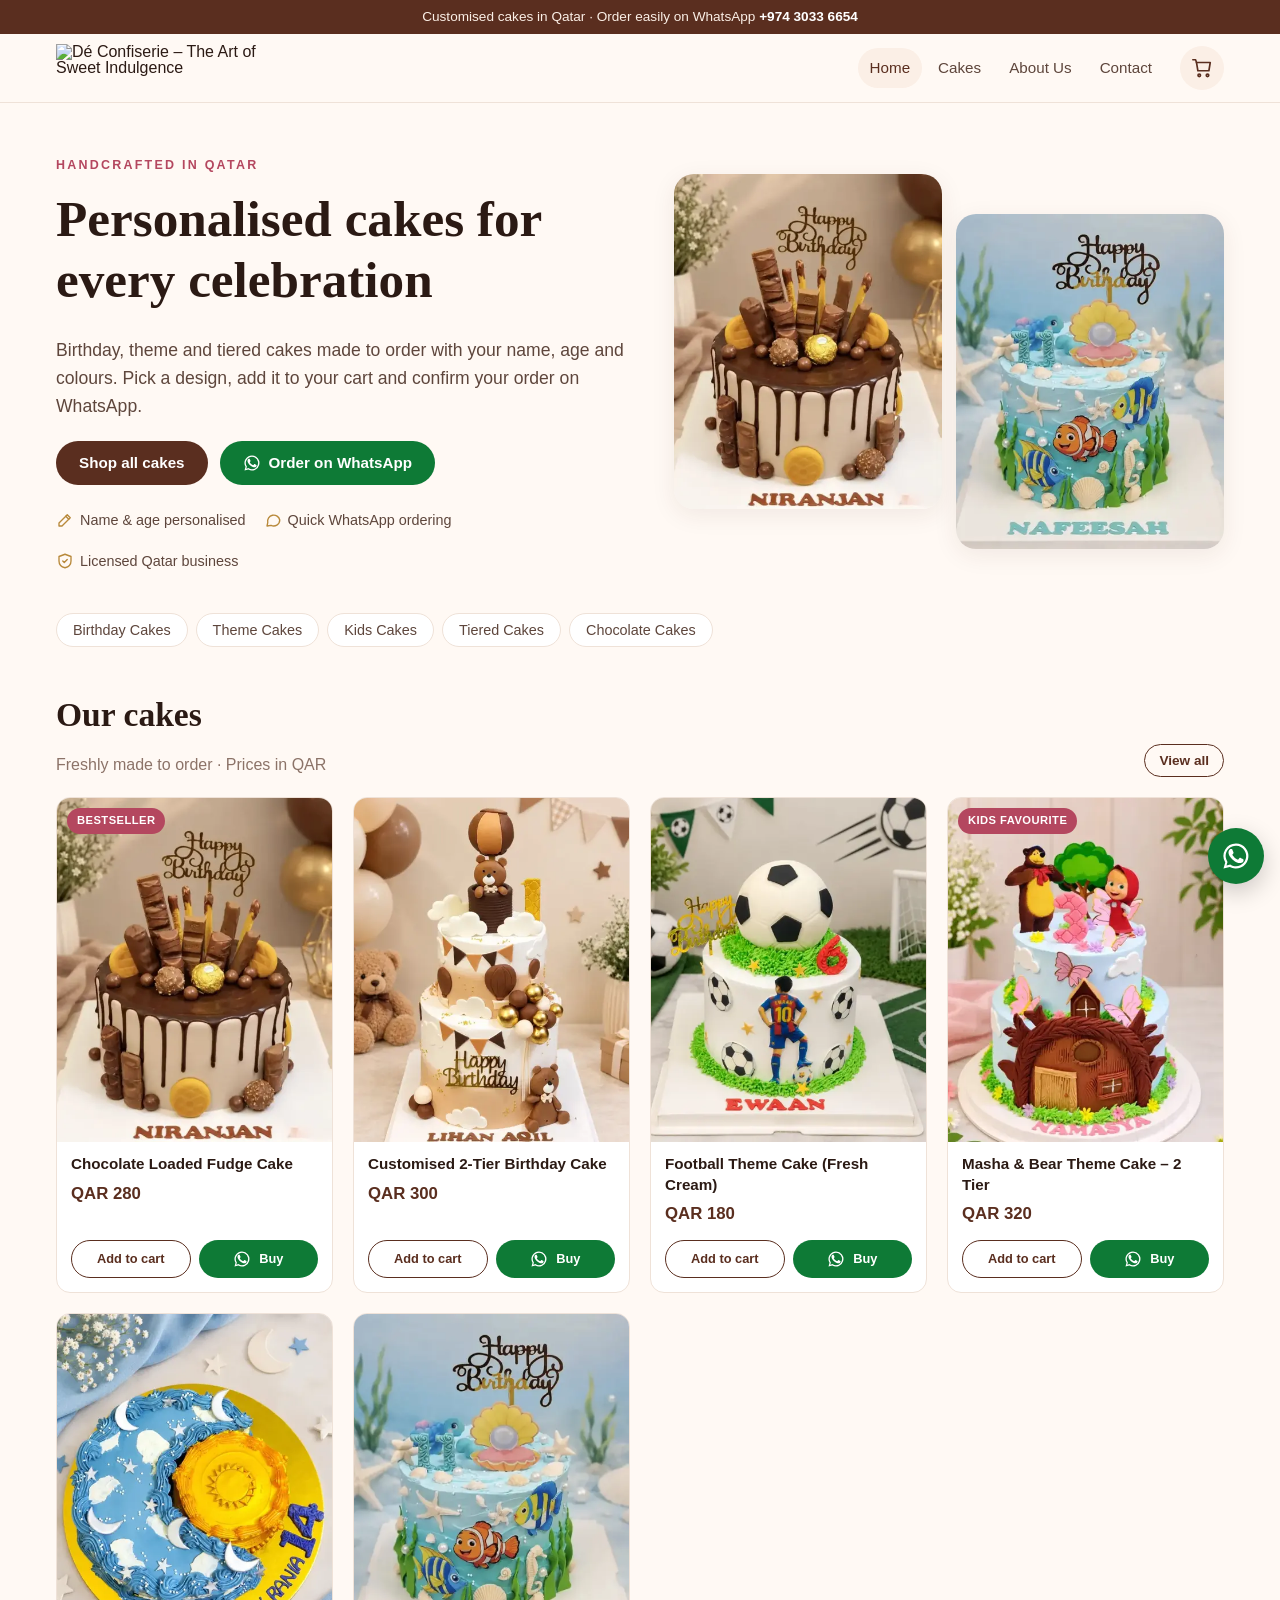
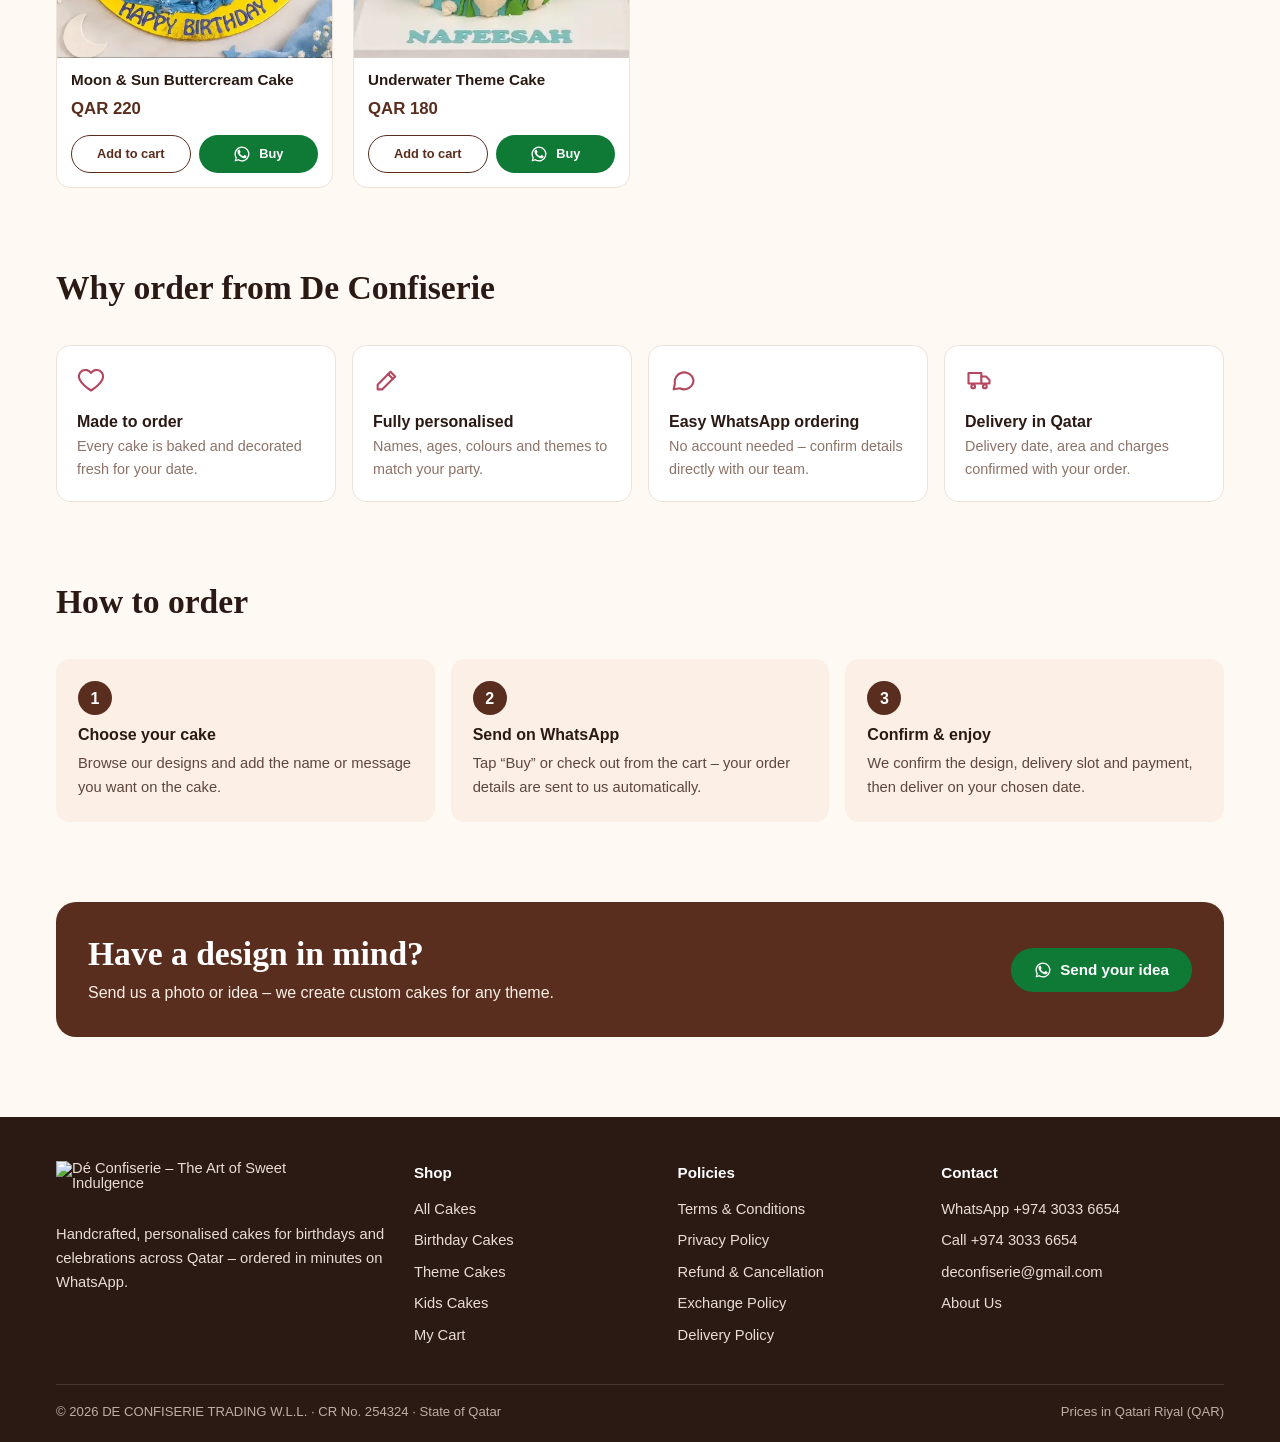
==== commit 0cbe37d6: "Add new logo, remove business activity row" ====
--- a/index.html
+++ b/index.html
@@ -28,7 +28,7 @@
 <a class="sr-only" href="#main">Skip to content</a>
 <div class="strip">Customised cakes in Qatar · Order easily on WhatsApp <a href="https://wa.me/97430336654" target="_blank" rel="noopener">+974 3033 6654</a></div>
 <header class="header"><div class="container">
-<a class="logo" href="index.html" aria-label="De Confiserie home"><b>De Confiserie</b><small>Cakes &amp; Confections</small></a>
+<a class="logo" href="index.html" aria-label="De Confiserie home"><picture><source srcset="images/logo.webp" type="image/webp"><img src="images/logo.png" alt="Dé Confiserie – The Art of Sweet Indulgence" width="246" height="48"></picture></a>
 <button class="menu-btn" aria-label="Menu" aria-expanded="false"><svg width="24" height="24" viewBox="0 0 24 24" fill="none" stroke="currentColor" stroke-width="2" stroke-linecap="round"><path d="M4 7h16M4 12h16M4 17h16"/></svg></button>
 <nav class="nav" aria-label="Main"><a href="index.html" aria-current=page>Home</a><a href="cakes.html">Cakes</a><a href="about.html">About Us</a><a href="contact.html">Contact</a></nav>
 <a class="cart-btn" href="cart.html" aria-label="Cart"><svg viewBox="0 0 24 24" fill="none" stroke="currentColor" stroke-width="1.8" stroke-linecap="round" stroke-linejoin="round" aria-hidden="true"><path d="M6 6h15l-1.5 9h-12z"/><path d="M6 6 5 3H2"/><circle cx="9" cy="20" r="1.4"/><circle cx="18" cy="20" r="1.4"/></svg><span class="cart-count" data-n="0">0</span></a>
@@ -80,13 +80,13 @@
 <div class="cta-band"><div><h2>Have a design in mind?</h2><p style="margin:6px 0 0">Send us a photo or idea – we create custom cakes for any theme.</p></div>
 <a class="btn btn-wa" href="https://wa.me/97430336654?text=Hello%20De%20Confiserie%2C%20I%20would%20like%20a%20custom%20cake.%20Here%20is%20my%20idea%3A%20" target="_blank" rel="noopener"><svg viewBox="0 0 24 24" fill="currentColor" aria-hidden="true"><path d="M17.5 14.4c-.3-.1-1.8-.9-2-1-.3-.1-.5-.1-.7.1-.2.3-.8 1-.9 1.2-.2.2-.3.2-.6.1-.3-.1-1.3-.5-2.4-1.5-.9-.8-1.5-1.8-1.7-2.1-.2-.3 0-.5.1-.6l.4-.5c.2-.2.2-.3.3-.5.1-.2 0-.4 0-.5l-.9-2.2c-.2-.6-.5-.5-.7-.5h-.6c-.2 0-.5.1-.8.4-.3.3-1 1-1 2.5s1.1 2.9 1.2 3.1c.1.2 2.1 3.2 5.1 4.5.7.3 1.3.5 1.7.6.7.2 1.4.2 1.9.1.6-.1 1.8-.7 2-1.4.2-.7.2-1.3.2-1.4-.1-.1-.3-.2-.6-.3zM12 2a10 10 0 0 0-8.6 15.1L2 22l5-1.3A10 10 0 1 0 12 2zm0 18.2c-1.5 0-3-.4-4.3-1.2l-.3-.2-3 .8.8-2.9-.2-.3A8.2 8.2 0 1 1 12 20.2z"/></svg>Send your idea</a></div>
 </div></section>
-<script type="application/ld+json">{"@context": "https://schema.org", "@type": "Bakery", "name": "De Confiserie", "legalName": "DE CONFISERIE TRADING W.L.L.", "url": "https://deconfiserie.qa", "logo": "https://deconfiserie.qa/favicon.svg", "image": "https://deconfiserie.qa/images/og-image.jpg", "telephone": "+974 3033 6654", "email": "deconfiserie@gmail.com", "priceRange": "QAR 180 \u2013 QAR 320", "currenciesAccepted": "QAR", "areaServed": {"@type": "Country", "name": "Qatar"}, "address": {"@type": "PostalAddress", "addressCountry": "QA"}, "identifier": {"@type": "PropertyValue", "propertyID": "Commercial Registration No.", "value": "254324"}}</script>
+<script type="application/ld+json">{"@context": "https://schema.org", "@type": "Bakery", "name": "De Confiserie", "legalName": "DE CONFISERIE TRADING W.L.L.", "url": "https://deconfiserie.qa", "logo": "https://deconfiserie.qa/images/logo.png", "image": "https://deconfiserie.qa/images/og-image.jpg", "telephone": "+974 3033 6654", "email": "deconfiserie@gmail.com", "priceRange": "QAR 180 \u2013 QAR 320", "currenciesAccepted": "QAR", "areaServed": {"@type": "Country", "name": "Qatar"}, "address": {"@type": "PostalAddress", "addressCountry": "QA"}, "identifier": {"@type": "PropertyValue", "propertyID": "Commercial Registration No.", "value": "254324"}}</script>
 <script type="application/ld+json">{"@context": "https://schema.org", "@type": "WebSite", "name": "De Confiserie", "url": "https://deconfiserie.qa", "potentialAction": {"@type": "SearchAction", "target": "https://deconfiserie.qa/cakes.html?q={search_term_string}", "query-input": "required name=search_term_string"}}</script>
 
 </main>
 <footer class="footer"><div class="container">
 <div class="foot-grid">
-<div><a class="logo" href="index.html"><b>De Confiserie</b><small>Cakes &amp; Confections</small></a>
+<div><a class="logo" href="index.html"><picture><source srcset="images/logo.webp" type="image/webp"><img src="images/logo.png" alt="Dé Confiserie – The Art of Sweet Indulgence" width="246" height="48"></picture></a>
 <p style="margin-top:14px">Handcrafted, personalised cakes for birthdays and celebrations across Qatar – ordered in minutes on WhatsApp.</p></div>
 <div><h4>Shop</h4><ul><li><a href="cakes.html">All Cakes</a></li><li><a href="cakes.html?cat=Birthday%20Cakes">Birthday Cakes</a></li><li><a href="cakes.html?cat=Theme%20Cakes">Theme Cakes</a></li><li><a href="cakes.html?cat=Kids%20Cakes">Kids Cakes</a></li><li><a href="cart.html">My Cart</a></li></ul></div>
 <div><h4>Policies</h4><ul><li><a href="terms.html">Terms &amp; Conditions</a></li><li><a href="privacy-policy.html">Privacy Policy</a></li><li><a href="refund-policy.html">Refund &amp; Cancellation</a></li><li><a href="exchange-policy.html">Exchange Policy</a></li><li><a href="delivery-policy.html">Delivery Policy</a></li></ul></div>
--- a/assets/css/style.css
+++ b/assets/css/style.css
@@ -0,0 +1,196 @@
+:root{
+  --bg:#FFF9F4; --surface:#FFFFFF; --cream:#FBEFE6; --ink:#2B1A14; --ink-2:#5E463C; --muted:#8C7368;
+  --brand:#5A2E1F; --brand-2:#B4475F; --gold:#B8893A; --line:#EFE2D8;
+  --wa:#0E7A36; --wa-h:#0B6A2E; --ok:#1F7A4D; --warn:#A86B00; --bad:#B42318;
+  --radius:14px; --shadow:0 6px 24px rgba(74,38,24,.08);
+  --serif:"Fraunces",Georgia,"Times New Roman",serif;
+  --sans:-apple-system,BlinkMacSystemFont,"Segoe UI",Roboto,"Helvetica Neue",Arial,sans-serif;
+}
+*{box-sizing:border-box}
+html{-webkit-text-size-adjust:100%;scroll-behavior:smooth}
+body{margin:0;background:var(--bg);color:var(--ink);font:16px/1.6 var(--sans)}
+img{max-width:100%;height:auto;display:block}
+a{color:var(--brand);text-decoration:none}
+a:hover{text-decoration:underline}
+h1,h2,h3{font-family:var(--serif);font-weight:600;line-height:1.2;margin:0 0 .5em;color:var(--ink)}
+h1{font-size:clamp(2rem,4.5vw,3.2rem)} h2{font-size:clamp(1.5rem,3vw,2.1rem)} h3{font-size:1.1rem}
+p{margin:0 0 1em}
+.container{width:100%;max-width:1200px;margin:0 auto;padding:0 16px}
+.sr-only{position:absolute;width:1px;height:1px;overflow:hidden;clip:rect(0 0 0 0);white-space:nowrap}
+:focus-visible{outline:3px solid var(--brand-2);outline-offset:2px}
+
+/* top strip + header */
+.strip{background:var(--brand);color:#FBEFE6;font-size:.85rem;text-align:center;padding:6px 16px}
+.strip a{color:#fff;font-weight:600}
+.header{position:sticky;top:0;z-index:50;background:rgba(255,249,244,.96);backdrop-filter:blur(8px);border-bottom:1px solid var(--line)}
+.header .container{display:flex;align-items:center;gap:16px;height:68px}
+.logo{display:flex;flex-direction:column;line-height:1;color:var(--ink)}
+.logo:hover{text-decoration:none}
+.logo b{font-family:var(--serif);font-size:1.55rem;font-weight:600;letter-spacing:.2px}
+.logo small{font-size:.62rem;letter-spacing:.28em;text-transform:uppercase;color:var(--gold);margin-top:4px}
+.nav{display:flex;gap:4px;margin-left:auto}
+.nav a{color:var(--ink-2);padding:8px 12px;border-radius:999px;font-weight:500;font-size:.95rem}
+.nav a:hover,.nav a[aria-current=page]{background:var(--cream);color:var(--brand);text-decoration:none}
+.cart-btn{position:relative;display:inline-flex;align-items:center;justify-content:center;width:44px;height:44px;border-radius:50%;background:var(--cream);color:var(--brand)}
+.cart-btn svg{width:22px;height:22px}
+.cart-count{position:absolute;top:-2px;right:-2px;min-width:20px;height:20px;padding:0 5px;border-radius:10px;background:var(--brand-2);color:#fff;font-size:.72rem;font-weight:700;display:flex;align-items:center;justify-content:center}
+.cart-count[data-n="0"]{display:none}
+.menu-btn{display:none;background:none;border:0;width:44px;height:44px;color:var(--ink);cursor:pointer}
+@media (max-width:760px){
+  .menu-btn{display:inline-flex;align-items:center;justify-content:center;margin-left:auto}
+  .nav{display:none;position:absolute;left:0;right:0;top:68px;background:var(--bg);flex-direction:column;padding:8px 16px 16px;border-bottom:1px solid var(--line)}
+  .nav.open{display:flex}
+  .nav a{padding:12px}
+}
+
+/* buttons */
+.btn{display:inline-flex;align-items:center;justify-content:center;gap:8px;border:1.5px solid transparent;border-radius:999px;padding:12px 22px;font:600 .95rem/1 var(--sans);cursor:pointer;text-decoration:none!important;transition:background .15s,transform .1s;white-space:nowrap}
+.btn:active{transform:translateY(1px)}
+.btn-primary{background:var(--brand);color:#fff}.btn-primary:hover{background:#45220F}
+.btn-outline{border-color:var(--brand);color:var(--brand);background:transparent}.btn-outline:hover{background:var(--cream)}
+.btn-wa{background:var(--wa);color:#fff}.btn-wa:hover{background:var(--wa-h)}
+.btn-ghost{background:var(--cream);color:var(--brand)}
+.btn-sm{padding:9px 14px;font-size:.85rem}
+.btn-block{width:100%}
+.btn svg{width:18px;height:18px;flex:none}
+.btn[disabled]{opacity:.5;cursor:not-allowed}
+
+/* hero */
+.hero{padding:48px 0 32px}
+.hero .container{display:grid;grid-template-columns:1.05fr 1fr;gap:40px;align-items:center}
+.eyebrow{display:inline-block;font-size:.78rem;letter-spacing:.18em;text-transform:uppercase;color:var(--brand-2);font-weight:700;margin-bottom:12px}
+.hero p.lead{font-size:1.1rem;color:var(--ink-2);max-width:34em}
+.hero-cta{display:flex;flex-wrap:wrap;gap:12px;margin-top:20px}
+.hero-art{display:grid;grid-template-columns:1fr 1fr;gap:14px}
+.hero-art img{border-radius:20px;box-shadow:var(--shadow);aspect-ratio:4/5;object-fit:cover;width:100%}
+.hero-art img:nth-child(2){margin-top:40px}
+.trust{display:flex;flex-wrap:wrap;gap:18px;margin-top:24px;color:var(--ink-2);font-size:.9rem}
+.trust span{display:flex;align-items:center;gap:6px}
+.trust svg{width:18px;height:18px;color:var(--gold)}
+@media (max-width:860px){.hero .container{grid-template-columns:1fr}.hero{padding-top:28px}}
+
+/* sections */
+.section{padding:40px 0}
+.section-head{display:flex;align-items:end;justify-content:space-between;gap:16px;margin-bottom:20px;flex-wrap:wrap}
+.section-head p{color:var(--muted);margin:0}
+.chips{display:flex;gap:8px;flex-wrap:wrap}
+.chip{border:1px solid var(--line);background:var(--surface);color:var(--ink-2);padding:8px 16px;border-radius:999px;font:500 .9rem var(--sans);cursor:pointer;text-decoration:none!important}
+.chip:hover{border-color:var(--brand)}
+.chip[aria-pressed=true],.chip.active{background:var(--brand);border-color:var(--brand);color:#fff}
+
+/* product grid */
+.grid{display:grid;grid-template-columns:repeat(4,1fr);gap:20px}
+@media (max-width:1024px){.grid{grid-template-columns:repeat(3,1fr)}}
+@media (max-width:720px){.grid{grid-template-columns:repeat(2,1fr);gap:12px}}
+.card{background:var(--surface);border:1px solid var(--line);border-radius:var(--radius);overflow:hidden;display:flex;flex-direction:column;position:relative;transition:box-shadow .2s,transform .2s}
+.card:hover{box-shadow:var(--shadow);transform:translateY(-2px)}
+.card-img{display:block;aspect-ratio:4/5;background:var(--cream);overflow:hidden}
+.card-img img{width:100%;height:100%;object-fit:cover}
+.badge{position:absolute;top:10px;left:10px;background:var(--brand-2);color:#fff;font-size:.7rem;font-weight:700;letter-spacing:.04em;padding:4px 10px;border-radius:999px;text-transform:uppercase}
+.card-body{padding:12px 14px 14px;display:flex;flex-direction:column;gap:6px;flex:1}
+.card-title{font-family:var(--sans);font-size:.95rem;font-weight:600;margin:0;line-height:1.35}
+.card-title a{color:var(--ink)}
+.price{font-weight:700;color:var(--brand);font-size:1.05rem;margin:0}
+.price small{font-weight:500;color:var(--muted);font-size:.75rem}
+.card-actions{display:grid;grid-template-columns:1fr 1fr;gap:8px;margin-top:auto;padding-top:6px}
+.card-actions .btn{padding:9px 8px;font-size:.8rem}
+@media (max-width:420px){.card-actions{grid-template-columns:1fr}}
+.empty{text-align:center;color:var(--muted);padding:48px 16px}
+
+/* toolbar */
+.toolbar{display:flex;gap:12px;flex-wrap:wrap;align-items:center;margin-bottom:18px}
+.toolbar .search{flex:1;min-width:200px}
+input,select,textarea{font:inherit;color:var(--ink);background:var(--surface);border:1px solid var(--line);border-radius:10px;padding:11px 12px;width:100%}
+input:focus,select:focus,textarea:focus{outline:none;border-color:var(--brand);box-shadow:0 0 0 3px rgba(90,46,31,.12)}
+label{font-weight:600;font-size:.88rem;display:block;margin-bottom:6px;color:var(--ink-2)}
+.field{margin-bottom:14px}
+.row2{display:grid;grid-template-columns:1fr 1fr;gap:12px}
+@media (max-width:560px){.row2{grid-template-columns:1fr}}
+
+/* features */
+.features{display:grid;grid-template-columns:repeat(4,1fr);gap:16px}
+.feature{background:var(--surface);border:1px solid var(--line);border-radius:var(--radius);padding:20px}
+.feature svg{width:28px;height:28px;color:var(--brand-2);margin-bottom:10px}
+.feature h3{font-family:var(--sans);font-size:1rem;margin-bottom:4px}
+.feature p{color:var(--muted);font-size:.9rem;margin:0}
+@media (max-width:900px){.features{grid-template-columns:1fr 1fr}}
+.steps{counter-reset:s;display:grid;grid-template-columns:repeat(3,1fr);gap:16px}
+.step{background:var(--cream);border-radius:var(--radius);padding:22px}
+.step::before{counter-increment:s;content:counter(s);display:inline-flex;width:34px;height:34px;border-radius:50%;background:var(--brand);color:#fff;align-items:center;justify-content:center;font-weight:700;margin-bottom:10px}
+.step h3{font-family:var(--sans);font-size:1rem}
+.step p{margin:0;color:var(--ink-2);font-size:.92rem}
+@media (max-width:760px){.steps{grid-template-columns:1fr}}
+.cta-band{background:var(--brand);color:#FBEFE6;border-radius:20px;padding:32px;display:flex;align-items:center;justify-content:space-between;gap:20px;flex-wrap:wrap}
+.cta-band h2{color:#fff;margin:0}
+
+/* product page */
+.breadcrumb{font-size:.85rem;color:var(--muted);padding:16px 0 0}
+.breadcrumb a{color:var(--muted)}
+.pdp{display:grid;grid-template-columns:1fr 1fr;gap:40px;padding:20px 0 40px}
+.pdp-img{border-radius:20px;overflow:hidden;background:var(--cream);aspect-ratio:4/5}
+.pdp-img img{width:100%;height:100%;object-fit:cover}
+.pdp .price{font-size:1.6rem;margin:6px 0 14px}
+.pdp .desc{color:var(--ink-2)}
+.qty{display:inline-flex;align-items:center;border:1px solid var(--line);border-radius:999px;background:var(--surface)}
+.qty button{width:40px;height:40px;border:0;background:none;font-size:1.2rem;cursor:pointer;color:var(--brand)}
+.qty input{width:44px;border:0;text-align:center;padding:0;background:none}
+.pdp-actions{display:grid;grid-template-columns:1fr 1fr;gap:10px;margin:16px 0}
+.note{font-size:.85rem;color:var(--muted)}
+.tags{display:flex;gap:6px;flex-wrap:wrap;margin-bottom:10px}
+.tag{font-size:.75rem;background:var(--cream);color:var(--brand);padding:3px 10px;border-radius:999px}
+@media (max-width:820px){.pdp{grid-template-columns:1fr;gap:20px}}
+
+/* cart */
+.cart-layout{display:grid;grid-template-columns:1.4fr 1fr;gap:28px;padding:20px 0 40px;align-items:start}
+@media (max-width:900px){.cart-layout{grid-template-columns:1fr}}
+.panel{background:var(--surface);border:1px solid var(--line);border-radius:var(--radius);padding:20px}
+.line{display:grid;grid-template-columns:80px 1fr auto;gap:14px;padding:14px 0;border-bottom:1px solid var(--line)}
+.line:last-child{border-bottom:0}
+.line img{width:80px;height:100px;object-fit:cover;border-radius:10px}
+.line h3{font-family:var(--sans);font-size:.95rem;margin:0 0 4px}
+.line .msg{margin-top:8px}
+.line .msg input{padding:8px 10px;font-size:.85rem}
+.line-end{display:flex;flex-direction:column;align-items:end;justify-content:space-between;gap:8px}
+.link-btn{background:none;border:0;color:var(--bad);cursor:pointer;font-size:.82rem;padding:4px}
+.sum-row{display:flex;justify-content:space-between;padding:6px 0;color:var(--ink-2)}
+.sum-row.total{font-weight:700;color:var(--ink);font-size:1.15rem;border-top:1px solid var(--line);margin-top:6px;padding-top:12px}
+.check{display:flex;gap:10px;align-items:flex-start;font-weight:400;font-size:.88rem}
+.check input{width:auto;margin-top:4px}
+.success{text-align:center;padding:40px 20px}
+.success svg{width:56px;height:56px;color:var(--ok)}
+
+/* content pages */
+.page-hero{background:var(--cream);padding:40px 0 28px;margin-bottom:28px}
+.page-hero p{color:var(--ink-2);margin:0}
+.prose{max-width:820px;padding-bottom:48px}
+.prose h2{font-size:1.35rem;margin-top:1.6em}
+.prose ul{padding-left:1.2em}
+.prose li{margin-bottom:.4em}
+.info-table{width:100%;border-collapse:collapse;background:var(--surface);border:1px solid var(--line);border-radius:var(--radius);overflow:hidden}
+.info-table th,.info-table td{text-align:left;padding:12px 16px;border-bottom:1px solid var(--line);vertical-align:top}
+.info-table th{width:38%;color:var(--ink-2);font-weight:600;background:#FFFCF9}
+.contact-grid{display:grid;grid-template-columns:1fr 1fr;gap:24px;padding-bottom:48px}
+.contact-card{display:flex;gap:14px;align-items:center;padding:16px;border:1px solid var(--line);border-radius:var(--radius);background:var(--surface);margin-bottom:12px;color:var(--ink)}
+.contact-card:hover{text-decoration:none;border-color:var(--brand)}
+.contact-card svg{width:26px;height:26px;color:var(--brand-2);flex:none}
+.contact-card small{display:block;color:var(--muted)}
+@media (max-width:820px){.contact-grid{grid-template-columns:1fr}}
+
+/* footer */
+.footer{background:#2B1A14;color:#E9DCD3;margin-top:40px;padding:44px 0 20px;font-size:.92rem}
+.footer a{color:#E9DCD3}
+.footer h4{color:#fff;font-family:var(--sans);font-size:.95rem;margin:0 0 12px}
+.footer ul{list-style:none;padding:0;margin:0}
+.footer li{margin-bottom:8px}
+.foot-grid{display:grid;grid-template-columns:1.4fr 1fr 1fr 1.2fr;gap:28px}
+.footer .logo b{color:#fff}
+.legal-line{border-top:1px solid rgba(255,255,255,.12);margin-top:28px;padding-top:16px;display:flex;justify-content:space-between;gap:12px;flex-wrap:wrap;color:#BFAEA4;font-size:.82rem}
+@media (max-width:860px){.foot-grid{grid-template-columns:1fr 1fr}}
+@media (max-width:520px){.foot-grid{grid-template-columns:1fr}}
+
+/* floating whatsapp + toast */
+.wa-float{position:fixed;right:16px;bottom:16px;z-index:60;width:56px;height:56px;border-radius:50%;background:var(--wa);color:#fff;display:flex;align-items:center;justify-content:center;box-shadow:0 8px 24px rgba(0,0,0,.2)}
+.wa-float svg{width:30px;height:30px}
+.toast{position:fixed;left:50%;bottom:24px;transform:translateX(-50%) translateY(120px);background:var(--ink);color:#fff;padding:12px 18px;border-radius:12px;z-index:70;transition:transform .25s;font-size:.92rem;display:flex;gap:12px;align-items:center;max-width:calc(100% - 32px);visibility:hidden}
+.toast.show{transform:translateX(-50%) translateY(0);visibility:visible}
+.toast a{color:#FFD9B8;font-weight:600}
